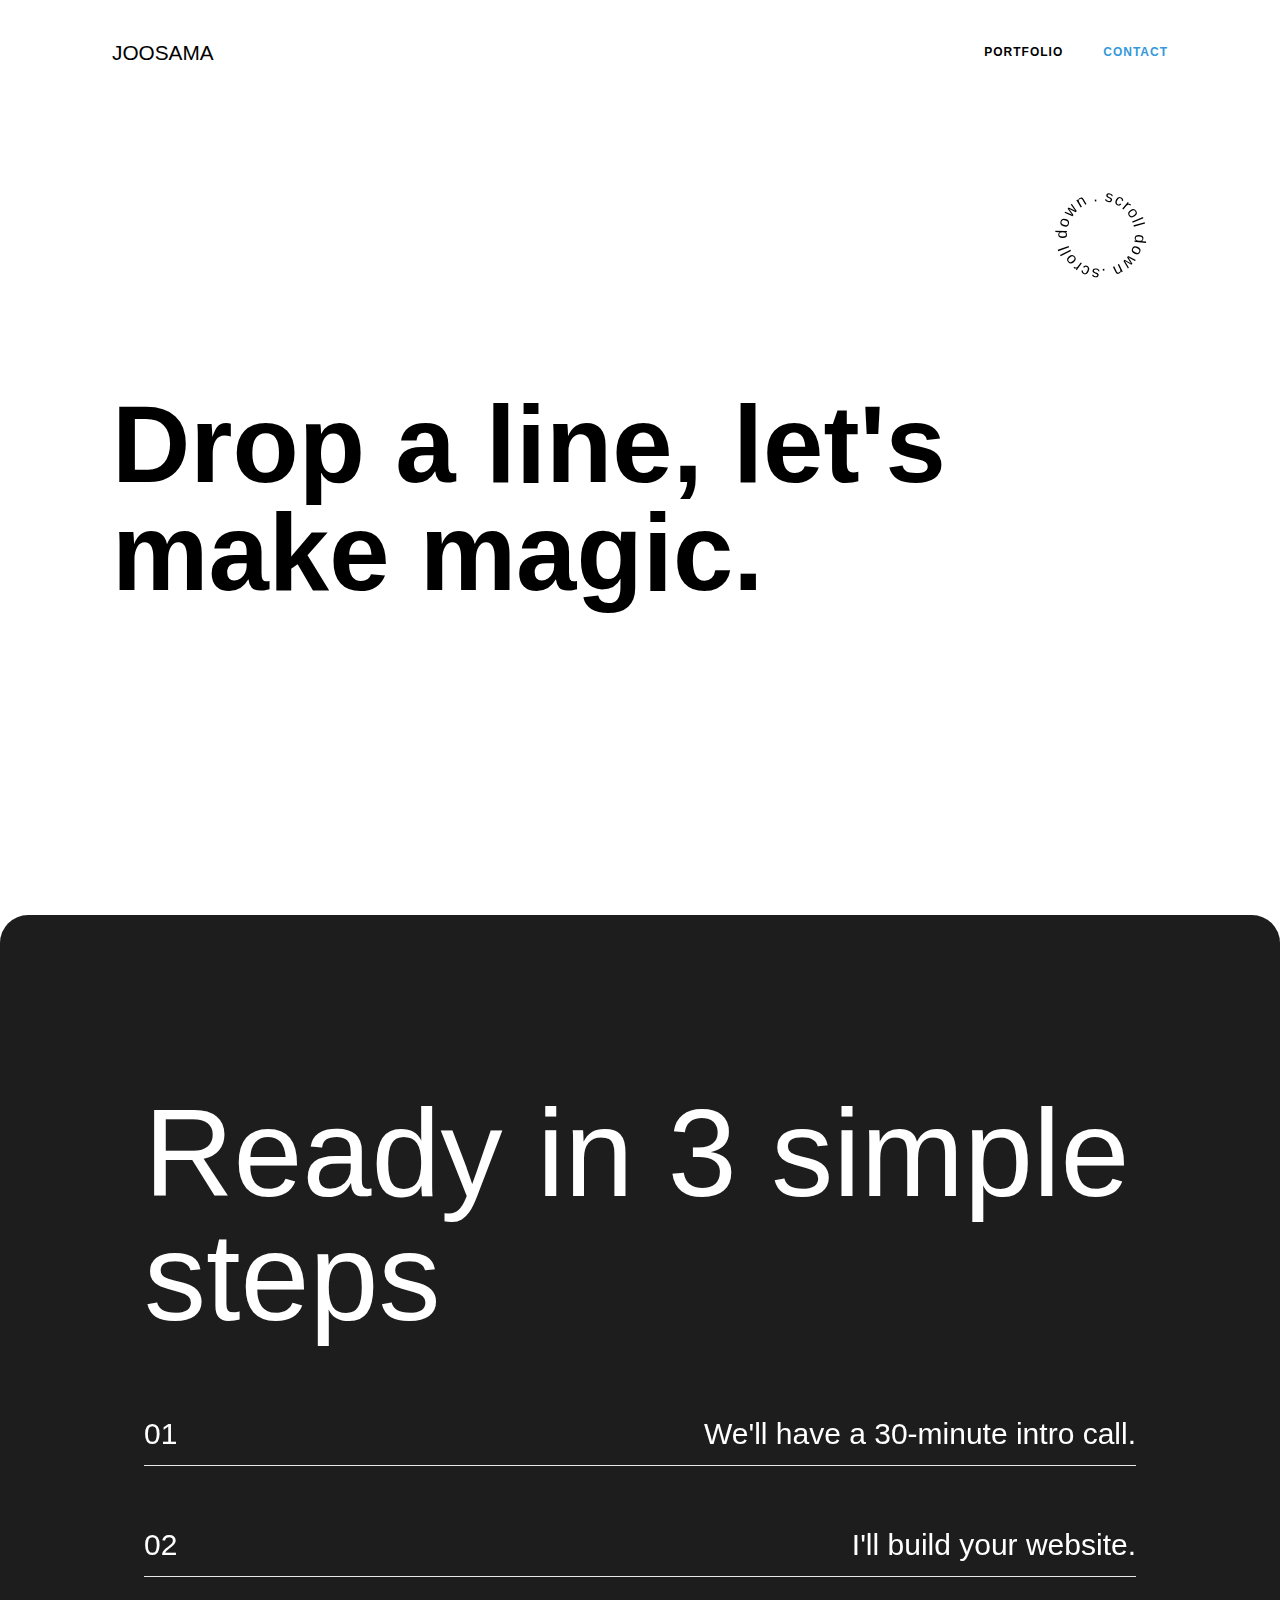
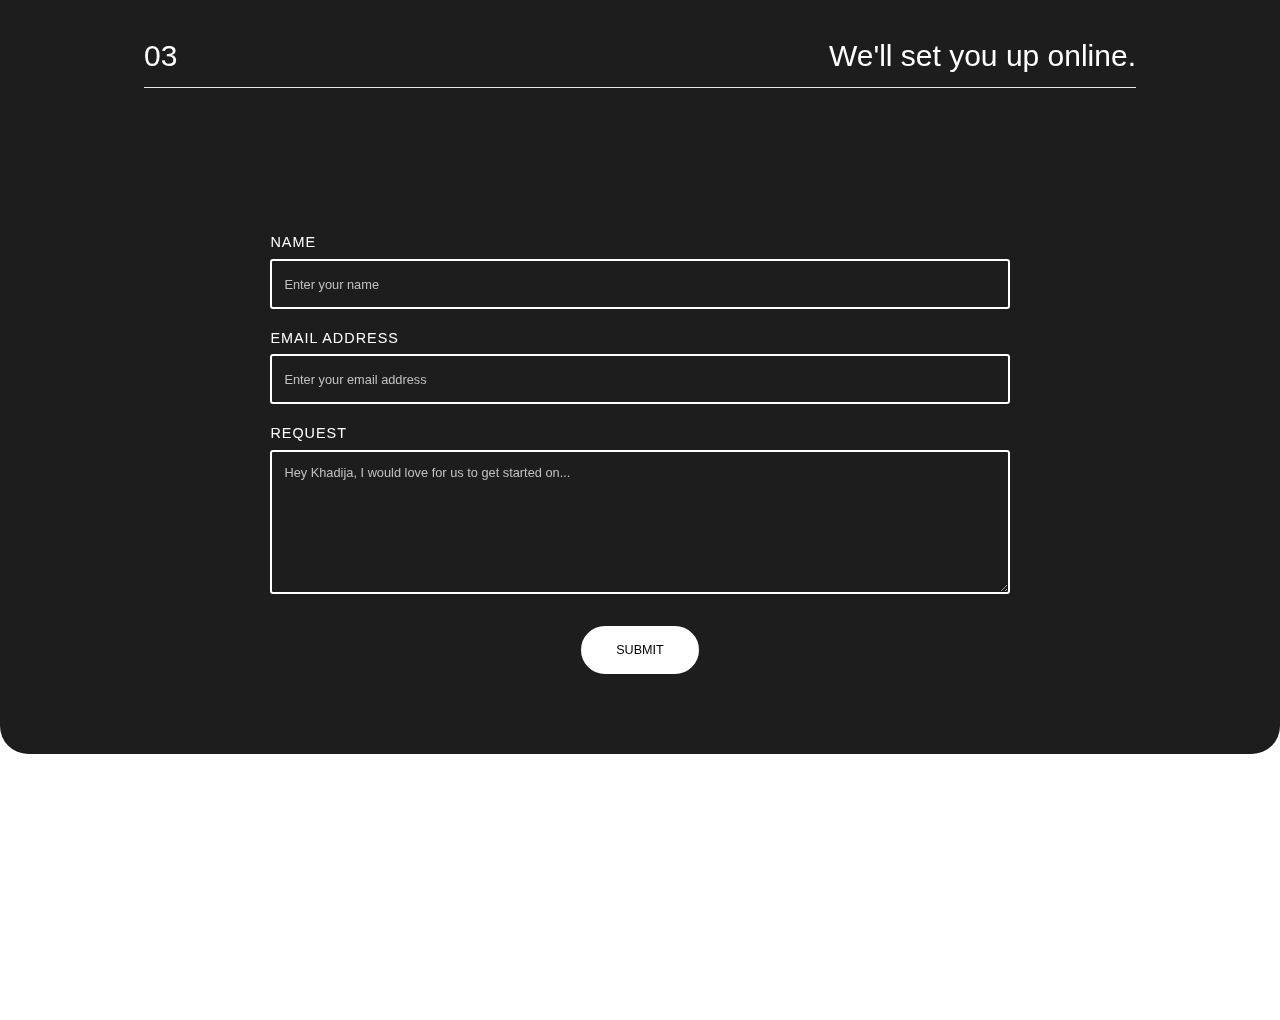
==== contact.html @ 0213df87 "commit" ====
<!DOCTYPE html>
<!-- This site was created in Webflow. https://www.webflow.com --><!-- Last Published: Sun Dec 31 2023 13:28:17 GMT+0000 (Coordinated Universal Time) -->
<html
  data-wf-domain="j00sama.webflow.io"
  data-wf-page="6586a3edf7582adfe59cf0db"
  data-wf-site="654d582cdd1c22473dd34db1"
  lang="en"
>
  <head>
    <meta charset="utf-8" />
    <title>Contact</title>
    <meta content="Contact" property="og:title" />
    <meta content="Contact" property="twitter:title" />
    <meta content="width=device-width, initial-scale=1" name="viewport" />
    <meta
      content="54aRW5POdZZxtPtBgLwU855slWY7CRoc2SJFHjGV4n0"
      name="google-site-verification"
    />
    <meta content="Webflow" name="generator" />
    <link
      href="./contact.css"
      rel="stylesheet"
      type="text/css"
    />
    <script type="text/javascript">
      !(function (o, c) {
        var n = c.documentElement,
          t = " w-mod-";
        (n.className += t + "js"),
          ("ontouchstart" in o ||
            (o.DocumentTouch && c instanceof DocumentTouch)) &&
            (n.className += t + "touch");
      })(window, document);
    </script>
    <link
      href="https://assets-global.website-files.com/654d582cdd1c22473dd34db1/658f20863ace386f1dff0339_Untitled%20(5)%20(1).png"
      rel="shortcut icon"
      type="image/x-icon"
    />
    <link
      href="https://assets-global.website-files.com/654d582cdd1c22473dd34db1/658f20af22d0bb27fead0c6d_Untitled%20(5)%20(2).png"
      rel="apple-touch-icon"
    />
    <script
      async=""
      src="https://www.googletagmanager.com/gtag/js?id=G-X1KFKL5QT1"
    ></script>
    <script type="text/javascript">
      window.dataLayer = window.dataLayer || [];
      function gtag() {
        dataLayer.push(arguments);
      }
      gtag("js", new Date());
      gtag("set", "developer_id.dZGVlNj", true);
      gtag("config", "G-X1KFKL5QT1");
    </script>
    <!-- Google tag (gtag.js) -->
    <script
      async
      src="https://www.googletagmanager.com/gtag/js?id=G-X1KFKL5QT1"
    ></script>
    <script>
      window.dataLayer = window.dataLayer || [];
      function gtag() {
        dataLayer.push(arguments);
      }
      gtag("js", new Date());

      gtag("config", "G-X1KFKL5QT1");
    </script>
  </head>
  <body>
    <div class="page-wrapper">
      <main class="page-main">
        <div
          data-collapse="medium"
          data-animation="over-left"
          data-duration="400"
          data-w-id="4ba96809-4c40-b28c-7485-63211e5143d5"
          data-easing="ease"
          data-easing2="ease"
          role="banner"
          class="nav w-nav"
        >
          <div class="naav-container">
            <a href="/" class="my-logo w-inline-block"><div>JOOSAMA</div></a>
            <nav role="navigation" class="nav-menu w-nav-menu">
              <a href="/" class="nav-link w-nav-link">PORTFOLIO</a
              ><a
                href="./contact.html"
                aria-current="page"
                class="nav-link w-nav-link w--current"
                >CONTACT</a
              >
            </nav>
            <div class="menu-button w-nav-button">
              <div class="div-block">
                <div
                  data-w-id="3eaddf63-f1bd-aa4f-0b25-0449ddb6c5ba"
                  class="top-line"
                ></div>
                <div
                  data-w-id="3d502214-11fb-0bae-371a-b16e196e350a"
                  class="middle-line"
                ></div>
                <div
                  data-w-id="ed096660-50c4-7ac2-e60e-e13a53a6af01"
                  class="bottom-line"
                ></div>
              </div>
            </div>
          </div>
        </div>
        <div class="home-hero_wrapper-2">
          <header class="home-hero_section">
            <div class="container-2">
              <div class="spacer-64-2"></div>
              <h1 class="home-hero_heading text-size-display">
                Drop a line, let&#x27;s make magic.
              </h1>
              <div class="spacer-32-3"></div>
              <div class="spacer-64-2"></div>
              <div
                data-w-id="ca91709b-6e2a-6523-6aa9-32746b195459"
                style="
                  -webkit-transform: translate3d(0, 0, 0) scale3d(1, 1, 1)
                    rotateX(0) rotateY(0) rotateZ(0deg) skew(0, 0);
                  -moz-transform: translate3d(0, 0, 0) scale3d(1, 1, 1)
                    rotateX(0) rotateY(0) rotateZ(0deg) skew(0, 0);
                  -ms-transform: translate3d(0, 0, 0) scale3d(1, 1, 1)
                    rotateX(0) rotateY(0) rotateZ(0deg) skew(0, 0);
                  transform: translate3d(0, 0, 0) scale3d(1, 1, 1) rotateX(0)
                    rotateY(0) rotateZ(0deg) skew(0, 0);
                "
                class="circular-container home"
              >
                <div id="brandingtext" class="brandingtext">
                  scroll down . scroll down .
                </div>
              </div>
            </div>
          </header>
          <div class="spacer-2"></div>
        </div>
        <div class="home-content_wrapper">
          <section class="brass-section-2">
            <div class="container-2">
              <div class="spacer-96"></div>
              <div class="get-started-container-2">
                <div class="process-header">
                  <div>Ready in 3 simple steps</div>
                </div>
                <div class="actual-process-2">
                  <div>01</div>
                  <div class="divider"></div>
                  <div>We&#x27;ll have a 30-minute intro call.</div>
                </div>
                <div class="actual-process-2">
                  <div>02</div>
                  <div class="divider"></div>
                  <div>I&#x27;ll build your website.</div>
                </div>
                <div class="actual-process-2">
                  <div>03</div>
                  <div class="divider"></div>
                  <div>We&#x27;ll set you up online.</div>
                </div>
              </div>
              <div class="form w-form">
                <form
                  id="wf-form-contact-form"
                  name="wf-form-contact-form"
                  data-name="contact form"
                  action="https://hook.us1.make.com/r6bh9ckhuo7vafk7546bakw0jg1kntbp"
                  method="post"
                  class="form-2"
                  data-wf-page-id="6586a3edf7582adfe59cf0db"
                  data-wf-element-id="2751e227-edf7-7f53-346a-3a9c7e4aa55f"
                >
                  <label for="name-3" class="field">Name</label
                  ><input
                    type="text"
                    class="input w-input"
                    maxlength="256"
                    name="name-2"
                    data-name="Name 2"
                    placeholder="Enter your name"
                    id="name-2"
                    required=""
                  /><label for="email-3" class="field">Email Address</label
                  ><input
                    type="email"
                    class="input w-input"
                    maxlength="256"
                    name="email-2"
                    data-name="Email 2"
                    placeholder="Enter your email address"
                    id="email-2"
                    required=""
                  /><label for="field-3" class="field">REQUEST</label
                  ><textarea
                    id="field-2"
                    name="field-2"
                    maxlength="5000"
                    data-name="Field 2"
                    placeholder="Hey Khadija, I would love for us to get started on..."
                    required=""
                    class="input text-area w-input"
                  ></textarea
                  ><input
                    type="submit"
                    value="SUBMIT"
                    data-wait="Please wait..."
                    class="buttonn submit w-button"
                  />
                </form>
                <div class="success w-form-done">
                  <p class="success-message">
                    Thanks for reaching out! Your form has been received and
                    I&#x27;ll be in touch shortly.
                  </p>
                </div>
                <div class="error-message w-form-fail">
                  <p class="paragraph-2">
                    Your form could not be submitted and that&#x27;s on me.
                    Kindly
                    <a
                      href="https://www.linkedin.com/in/khadija-suleiman-514929208?utm_source=share&amp;utm_campaign=share_via&amp;utm_content=profile&amp;utm_medium=android_app"
                      target="_blank"
                      class="form-link"
                      >leave a message on LinkedIn.</a
                    >
                  </p>
                </div>
              </div>
              <div class="spacer-80"></div>
            </div>
          </section>
        </div>
        <div class="footer_wrapper">
          <div class="spacer-2"></div>
          <footer class="footer_component-2">
            <div class="container-3">
              <div class="spacer-96-2"></div>
              <div class="container">
                <div class="footer-bottom-2">
                  <div class="footer-copyright-2">
                    © 2023 JOOSAMA. Powered by the love of pancakes.
                  </div>
                </div>
                <div class="socials-container">
                  <a
                    href="https://www.linkedin.com/in/khadija-suleiman-514929208/"
                    class="social-block w-inline-block"
                  ></a
                  ><a
                    href="https://twitter.com/Joo__sama"
                    target="_blank"
                    class="social-block twitter w-inline-block"
                  ></a
                  ><a
                    href="https://www.instagram.com/erokawaiijoosama/"
                    target="_blank"
                    class="social-block inusta w-inline-block"
                  ></a>
                </div>
              </div>
              <div class="spacer-96-2"></div>
            </div>
          </footer>
        </div>
      </main>
    </div>
    <script
      src="https://d3e54v103j8qbb.cloudfront.net/js/jquery-3.5.1.min.dc5e7f18c8.js?site=654d582cdd1c22473dd34db1"
      type="text/javascript"
      integrity="sha256-9/aliU8dGd2tb6OSsuzixeV4y/faTqgFtohetphbbj0="
      crossorigin="anonymous"
    ></script>
    <script
      src="https://assets-global.website-files.com/654d582cdd1c22473dd34db1/js/webflow.1d12c917d.js"
      type="text/javascript"
    ></script>
    <script src="./contact.js"></script>
    <script>
      new CircleType(document.getElementById("brandingtext"));
    </script>
  </body>
</html>
---- contact.css ----
html {
  -ms-text-size-adjust: 100%;
  -webkit-text-size-adjust: 100%;
  font-family: sans-serif;
}

body {
  margin: 0;
}

article,
aside,
details,
figcaption,
figure,
footer,
header,
hgroup,
main,
menu,
nav,
section,
summary {
  display: block;
}

audio,
canvas,
progress,
video {
  vertical-align: baseline;
  display: inline-block;
}

audio:not([controls]) {
  height: 0;
  display: none;
}

[hidden],
template {
  display: none;
}

a {
  background-color: rgba(0, 0, 0, 0);
}

a:active,
a:hover {
  outline: 0;
}

abbr[title] {
  border-bottom: 1px dotted;
}

b,
strong {
  font-weight: bold;
}

dfn {
  font-style: italic;
}

h1 {
  margin: 0.67em 0;
  font-size: 2em;
}

mark {
  color: #000;
  background: #ff0;
}

small {
  font-size: 80%;
}

sub,
sup {
  vertical-align: baseline;
  font-size: 75%;
  line-height: 0;
  position: relative;
}

sup {
  top: -0.5em;
}

sub {
  bottom: -0.25em;
}

img {
  border: 0;
}

svg:not(:root) {
  overflow: hidden;
}

figure {
  margin: 1em 40px;
}

hr {
  box-sizing: content-box;
  height: 0;
}

pre {
  overflow: auto;
}

code,
kbd,
pre,
samp {
  font-family: monospace;
  font-size: 1em;
}

button,
input,
optgroup,
select,
textarea {
  color: inherit;
  font: inherit;
  margin: 0;
}

button {
  overflow: visible;
}

button,
select {
  text-transform: none;
}

button,
html input[type="button"],
input[type="reset"] {
  -webkit-appearance: button;
  cursor: pointer;
}

button[disabled],
html input[disabled] {
  cursor: default;
}

button::-moz-focus-inner,
input::-moz-focus-inner {
  border: 0;
  padding: 0;
}

input {
  line-height: normal;
}

input[type="checkbox"],
input[type="radio"] {
  box-sizing: border-box;
  padding: 0;
}

input[type="number"]::-webkit-inner-spin-button,
input[type="number"]::-webkit-outer-spin-button {
  height: auto;
}

input[type="search"] {
  -webkit-appearance: none;
}

input[type="search"]::-webkit-search-cancel-button,
input[type="search"]::-webkit-search-decoration {
  -webkit-appearance: none;
}

fieldset {
  border: 1px solid silver;
  margin: 0 2px;
  padding: 0.35em 0.625em 0.75em;
}

legend {
  border: 0;
  padding: 0;
}

textarea {
  overflow: auto;
}

optgroup {
  font-weight: bold;
}

table {
  border-collapse: collapse;
  border-spacing: 0;
}

td,
th {
  padding: 0;
}

@font-face {
  font-family: webflow-icons;
  src: url("[data-uri]")
    format("truetype");
  font-weight: normal;
  font-style: normal;
}

[class^="w-icon-"],
[class*=" w-icon-"] {
  speak: none;
  font-variant: normal;
  text-transform: none;
  -webkit-font-smoothing: antialiased;
  -moz-osx-font-smoothing: grayscale;
  font-style: normal;
  font-weight: normal;
  line-height: 1;
  font-family: webflow-icons !important;
}

.w-icon-slider-right:before {
  content: "î˜€";
}

.w-icon-slider-left:before {
  content: "î˜";
}

.w-icon-nav-menu:before {
  content: "î˜‚";
}

.w-icon-arrow-down:before,
.w-icon-dropdown-toggle:before {
  content: "î˜ƒ";
}

.w-icon-file-upload-remove:before {
  content: "î¤€";
}

.w-icon-file-upload-icon:before {
  content: "î¤ƒ";
}

* {
  box-sizing: border-box;
}

html {
  height: 100%;
}

body {
  min-height: 100%;
  color: #333;
  background-color: #fff;
  margin: 0;
  font-family: Arial, sans-serif;
  font-size: 14px;
  line-height: 20px;
}

img {
  max-width: 100%;
  vertical-align: middle;
  display: inline-block;
}

html.w-mod-touch * {
  background-attachment: scroll !important;
}

.w-block {
  display: block;
}

.w-inline-block {
  max-width: 100%;
  display: inline-block;
}

.w-clearfix:before,
.w-clearfix:after {
  content: " ";
  grid-area: 1 / 1 / 2 / 2;
  display: table;
}

.w-clearfix:after {
  clear: both;
}

.w-hidden {
  display: none;
}

.w-button {
  color: #fff;
  line-height: inherit;
  cursor: pointer;
  background-color: #3898ec;
  border: 0;
  border-radius: 0;
  padding: 9px 15px;
  text-decoration: none;
  display: inline-block;
}

input.w-button {
  -webkit-appearance: button;
}

html[data-w-dynpage] [data-w-cloak] {
  color: rgba(0, 0, 0, 0) !important;
}

.w-code-block {
  margin: unset;
}

/*.w-webflow-badge,
.w-webflow-badge * {
  z-index: auto;
  visibility: visible;
  box-sizing: border-box;
  width: auto;
  height: auto;
  max-height: none;
  max-width: none;
  min-height: 0;
  min-width: 0;
  float: none;
  clear: none;
  box-shadow: none;
  opacity: 1;
  direction: ltr;
  font-family: inherit;
  font-weight: inherit;
  color: inherit;
  font-size: inherit;
  line-height: inherit;
  font-style: inherit;
  font-variant: inherit;
  text-align: inherit;
  letter-spacing: inherit;
  -webkit-text-decoration: inherit;
  text-decoration: inherit;
  text-indent: 0;
  text-transform: inherit;
  text-shadow: none;
  font-smoothing: auto;
  vertical-align: baseline;
  cursor: inherit;
  white-space: inherit;
  word-break: normal;
  word-spacing: normal;
  word-wrap: normal;
  background: none;
  border: 0 rgba(0, 0, 0, 0);
  border-radius: 0;
  margin: 0;
  padding: 0;
  list-style-type: disc;
  transition: none;
  display: block;
  position: static;
  top: auto;
  bottom: auto;
  left: auto;
  right: auto;
  overflow: visible;
  transform: none;
}

.w-webflow-badge {
  white-space: nowrap;
  cursor: pointer;
  box-shadow: 0 0 0 1px rgba(0, 0, 0, 0.1), 0 1px 3px rgba(0, 0, 0, 0.1);
  visibility: visible !important;
  z-index: 2147483647 !important;
  color: #aaadb0 !important;
  opacity: 1 !important;
  width: auto !important;
  height: auto !important;
  background-color: #fff !important;
  border-radius: 3px !important;
  margin: 0 !important;
  padding: 6px !important;
  font-size: 12px !important;
  line-height: 14px !important;
  text-decoration: none !important;
  display: inline-block !important;
  position: fixed !important;
  top: auto !important;
  bottom: 12px !important;
  left: auto !important;
  right: 12px !important;
  overflow: visible !important;
  transform: none !important;
}*/

.w-webflow-badge > img {
  visibility: visible !important;
  opacity: 1 !important;
  vertical-align: middle !important;
  display: none !important;
}

h1,
h2,
h3,
h4,
h5,
h6 {
  margin-bottom: 10px;
  font-weight: bold;
}

h1 {
  margin-top: 20px;
  font-size: 38px;
  line-height: 44px;
}

h2 {
  margin-top: 20px;
  font-size: 32px;
  line-height: 36px;
}

h3 {
  margin-top: 20px;
  font-size: 24px;
  line-height: 30px;
}

h4 {
  margin-top: 10px;
  font-size: 18px;
  line-height: 24px;
}

h5 {
  margin-top: 10px;
  font-size: 14px;
  line-height: 20px;
}

h6 {
  margin-top: 10px;
  font-size: 12px;
  line-height: 18px;
}

p {
  margin-top: 0;
  margin-bottom: 10px;
}

blockquote {
  border-left: 5px solid #e2e2e2;
  margin: 0 0 10px;
  padding: 10px 20px;
  font-size: 18px;
  line-height: 22px;
}

figure {
  margin: 0 0 10px;
}

figcaption {
  text-align: center;
  margin-top: 5px;
}

ul,
ol {
  margin-top: 0;
  margin-bottom: 10px;
  padding-left: 40px;
}

.w-list-unstyled {
  padding-left: 0;
  list-style: none;
}

.w-embed:before,
.w-embed:after {
  content: " ";
  grid-area: 1 / 1 / 2 / 2;
  display: table;
}

.w-embed:after {
  clear: both;
}

.w-video {
  width: 100%;
  padding: 0;
  position: relative;
}

.w-video iframe,
.w-video object,
.w-video embed {
  width: 100%;
  height: 100%;
  border: none;
  position: absolute;
  top: 0;
  left: 0;
}

fieldset {
  border: 0;
  margin: 0;
  padding: 0;
}

button,
[type="button"],
[type="reset"] {
  cursor: pointer;
  -webkit-appearance: button;
  border: 0;
}

.w-form {
  margin: 0 0 15px;
}

.w-form-done {
  text-align: center;
  background-color: #ddd;
  padding: 20px;
  display: none;
}

.w-form-fail {
  background-color: #ffdede;
  margin-top: 10px;
  padding: 10px;
  display: none;
}

label {
  margin-bottom: 5px;
  font-weight: bold;
  display: block;
}

.w-input,
.w-select {
  width: 100%;
  height: 38px;
  color: #333;
  vertical-align: middle;
  background-color: #fff;
  border: 1px solid #ccc;
  margin-bottom: 10px;
  padding: 8px 12px;
  font-size: 14px;
  line-height: 1.42857;
  display: block;
}

.w-input:-moz-placeholder,
.w-select:-moz-placeholder {
  color: #999;
}

.w-input::-moz-placeholder,
.w-select::-moz-placeholder {
  color: #999;
  opacity: 1;
}

.w-input::-webkit-input-placeholder,
.w-select::-webkit-input-placeholder {
  color: #999;
}

.w-input:focus,
.w-select:focus {
  border-color: #3898ec;
  outline: 0;
}

.w-input[disabled],
.w-select[disabled],
.w-input[readonly],
.w-select[readonly],
fieldset[disabled] .w-input,
fieldset[disabled] .w-select {
  cursor: not-allowed;
}

.w-input[disabled]:not(.w-input-disabled),
.w-select[disabled]:not(.w-input-disabled),
.w-input[readonly],
.w-select[readonly],
fieldset[disabled]:not(.w-input-disabled) .w-input,
fieldset[disabled]:not(.w-input-disabled) .w-select {
  background-color: #eee;
}

textarea.w-input,
textarea.w-select {
  height: auto;
}

.w-select {
  background-color: #f3f3f3;
}

.w-select[multiple] {
  height: auto;
}

.w-form-label {
  cursor: pointer;
  margin-bottom: 0;
  font-weight: normal;
  display: inline-block;
}

.w-radio {
  margin-bottom: 5px;
  padding-left: 20px;
  display: block;
}

.w-radio:before,
.w-radio:after {
  content: " ";
  grid-area: 1 / 1 / 2 / 2;
  display: table;
}

.w-radio:after {
  clear: both;
}

.w-radio-input {
  float: left;
  margin: 3px 0 0 -20px;
  line-height: normal;
}

.w-file-upload {
  margin-bottom: 10px;
  display: block;
}

.w-file-upload-input {
  width: 0.1px;
  height: 0.1px;
  opacity: 0;
  z-index: -100;
  position: absolute;
  overflow: hidden;
}

.w-file-upload-default,
.w-file-upload-uploading,
.w-file-upload-success {
  color: #333;
  display: inline-block;
}

.w-file-upload-error {
  margin-top: 10px;
  display: block;
}

.w-file-upload-default.w-hidden,
.w-file-upload-uploading.w-hidden,
.w-file-upload-error.w-hidden,
.w-file-upload-success.w-hidden {
  display: none;
}

.w-file-upload-uploading-btn {
  cursor: pointer;
  background-color: #fafafa;
  border: 1px solid #ccc;
  margin: 0;
  padding: 8px 12px;
  font-size: 14px;
  font-weight: normal;
  display: flex;
}

.w-file-upload-file {
  background-color: #fafafa;
  border: 1px solid #ccc;
  flex-grow: 1;
  justify-content: space-between;
  margin: 0;
  padding: 8px 9px 8px 11px;
  display: flex;
}

.w-file-upload-file-name {
  font-size: 14px;
  font-weight: normal;
  display: block;
}

.w-file-remove-link {
  width: auto;
  height: auto;
  cursor: pointer;
  margin-top: 3px;
  margin-left: 10px;
  padding: 3px;
  display: block;
}

.w-icon-file-upload-remove {
  margin: auto;
  font-size: 10px;
}

.w-file-upload-error-msg {
  color: #ea384c;
  padding: 2px 0;
  display: inline-block;
}

.w-file-upload-info {
  padding: 0 12px;
  line-height: 38px;
  display: inline-block;
}

.w-file-upload-label {
  cursor: pointer;
  background-color: #fafafa;
  border: 1px solid #ccc;
  margin: 0;
  padding: 8px 12px;
  font-size: 14px;
  font-weight: normal;
  display: inline-block;
}

.w-icon-file-upload-icon,
.w-icon-file-upload-uploading {
  width: 20px;
  margin-right: 8px;
  display: inline-block;
}

.w-icon-file-upload-uploading {
  height: 20px;
}

.w-container {
  max-width: 940px;
  margin-left: auto;
  margin-right: auto;
}

.w-container:before,
.w-container:after {
  content: " ";
  grid-area: 1 / 1 / 2 / 2;
  display: table;
}

.w-container:after {
  clear: both;
}

.w-container .w-row {
  margin-left: -10px;
  margin-right: -10px;
}

.w-row:before,
.w-row:after {
  content: " ";
  grid-area: 1 / 1 / 2 / 2;
  display: table;
}

.w-row:after {
  clear: both;
}

.w-row .w-row {
  margin-left: 0;
  margin-right: 0;
}

.w-col {
  float: left;
  width: 100%;
  min-height: 1px;
  padding-left: 10px;
  padding-right: 10px;
  position: relative;
}

.w-col .w-col {
  padding-left: 0;
  padding-right: 0;
}

.w-col-1 {
  width: 8.33333%;
}

.w-col-2 {
  width: 16.6667%;
}

.w-col-3 {
  width: 25%;
}

.w-col-4 {
  width: 33.3333%;
}

.w-col-5 {
  width: 41.6667%;
}

.w-col-6 {
  width: 50%;
}

.w-col-7 {
  width: 58.3333%;
}

.w-col-8 {
  width: 66.6667%;
}

.w-col-9 {
  width: 75%;
}

.w-col-10 {
  width: 83.3333%;
}

.w-col-11 {
  width: 91.6667%;
}

.w-col-12 {
  width: 100%;
}

.w-hidden-main {
  display: none !important;
}

@media screen and (max-width: 991px) {
  .w-container {
    max-width: 728px;
  }

  .w-hidden-main {
    display: inherit !important;
  }

  .w-hidden-medium {
    display: none !important;
  }

  .w-col-medium-1 {
    width: 8.33333%;
  }

  .w-col-medium-2 {
    width: 16.6667%;
  }

  .w-col-medium-3 {
    width: 25%;
  }

  .w-col-medium-4 {
    width: 33.3333%;
  }

  .w-col-medium-5 {
    width: 41.6667%;
  }

  .w-col-medium-6 {
    width: 50%;
  }

  .w-col-medium-7 {
    width: 58.3333%;
  }

  .w-col-medium-8 {
    width: 66.6667%;
  }

  .w-col-medium-9 {
    width: 75%;
  }

  .w-col-medium-10 {
    width: 83.3333%;
  }

  .w-col-medium-11 {
    width: 91.6667%;
  }

  .w-col-medium-12 {
    width: 100%;
  }

  .w-col-stack {
    width: 100%;
    left: auto;
    right: auto;
  }
}

@media screen and (max-width: 767px) {
  .w-hidden-main,
  .w-hidden-medium {
    display: inherit !important;
  }

  .w-hidden-small {
    display: none !important;
  }

  .w-row,
  .w-container .w-row {
    margin-left: 0;
    margin-right: 0;
  }

  .w-col {
    width: 100%;
    left: auto;
    right: auto;
  }

  .w-col-small-1 {
    width: 8.33333%;
  }

  .w-col-small-2 {
    width: 16.6667%;
  }

  .w-col-small-3 {
    width: 25%;
  }

  .w-col-small-4 {
    width: 33.3333%;
  }

  .w-col-small-5 {
    width: 41.6667%;
  }

  .w-col-small-6 {
    width: 50%;
  }

  .w-col-small-7 {
    width: 58.3333%;
  }

  .w-col-small-8 {
    width: 66.6667%;
  }

  .w-col-small-9 {
    width: 75%;
  }

  .w-col-small-10 {
    width: 83.3333%;
  }

  .w-col-small-11 {
    width: 91.6667%;
  }

  .w-col-small-12 {
    width: 100%;
  }
}

@media screen and (max-width: 479px) {
  .w-container {
    max-width: none;
  }

  .w-hidden-main,
  .w-hidden-medium,
  .w-hidden-small {
    display: inherit !important;
  }

  .w-hidden-tiny {
    display: none !important;
  }

  .w-col {
    width: 100%;
  }

  .w-col-tiny-1 {
    width: 8.33333%;
  }

  .w-col-tiny-2 {
    width: 16.6667%;
  }

  .w-col-tiny-3 {
    width: 25%;
  }

  .w-col-tiny-4 {
    width: 33.3333%;
  }

  .w-col-tiny-5 {
    width: 41.6667%;
  }

  .w-col-tiny-6 {
    width: 50%;
  }

  .w-col-tiny-7 {
    width: 58.3333%;
  }

  .w-col-tiny-8 {
    width: 66.6667%;
  }

  .w-col-tiny-9 {
    width: 75%;
  }

  .w-col-tiny-10 {
    width: 83.3333%;
  }

  .w-col-tiny-11 {
    width: 91.6667%;
  }

  .w-col-tiny-12 {
    width: 100%;
  }
}

.w-widget {
  position: relative;
}

.w-widget-map {
  width: 100%;
  height: 400px;
}

.w-widget-map label {
  width: auto;
  display: inline;
}

.w-widget-map img {
  max-width: inherit;
}

.w-widget-map .gm-style-iw {
  text-align: center;
}

.w-widget-map .gm-style-iw > button {
  display: none !important;
}

.w-widget-twitter {
  overflow: hidden;
}

.w-widget-twitter-count-shim {
  vertical-align: top;
  width: 28px;
  height: 20px;
  text-align: center;
  background: #fff;
  border: 1px solid #758696;
  border-radius: 3px;
  display: inline-block;
  position: relative;
}

.w-widget-twitter-count-shim * {
  pointer-events: none;
  -webkit-user-select: none;
  -ms-user-select: none;
  user-select: none;
}

.w-widget-twitter-count-shim .w-widget-twitter-count-inner {
  text-align: center;
  color: #999;
  font-family: serif;
  font-size: 15px;
  line-height: 12px;
  position: relative;
}

.w-widget-twitter-count-shim .w-widget-twitter-count-clear {
  display: block;
  position: relative;
}

.w-widget-twitter-count-shim.w--large {
  width: 36px;
  height: 28px;
}

.w-widget-twitter-count-shim.w--large .w-widget-twitter-count-inner {
  font-size: 18px;
  line-height: 18px;
}

.w-widget-twitter-count-shim:not(.w--vertical) {
  margin-left: 5px;
  margin-right: 8px;
}

.w-widget-twitter-count-shim:not(.w--vertical).w--large {
  margin-left: 6px;
}

.w-widget-twitter-count-shim:not(.w--vertical):before,
.w-widget-twitter-count-shim:not(.w--vertical):after {
  content: " ";
  height: 0;
  width: 0;
  pointer-events: none;
  border: solid rgba(0, 0, 0, 0);
  position: absolute;
  top: 50%;
  left: 0;
}

.w-widget-twitter-count-shim:not(.w--vertical):before {
  border-width: 4px;
  border-color: rgba(117, 134, 150, 0) #5d6c7b rgba(117, 134, 150, 0)
    rgba(117, 134, 150, 0);
  margin-top: -4px;
  margin-left: -9px;
}

.w-widget-twitter-count-shim:not(.w--vertical).w--large:before {
  border-width: 5px;
  margin-top: -5px;
  margin-left: -10px;
}

.w-widget-twitter-count-shim:not(.w--vertical):after {
  border-width: 4px;
  border-color: rgba(255, 255, 255, 0) #fff rgba(255, 255, 255, 0)
    rgba(255, 255, 255, 0);
  margin-top: -4px;
  margin-left: -8px;
}

.w-widget-twitter-count-shim:not(.w--vertical).w--large:after {
  border-width: 5px;
  margin-top: -5px;
  margin-left: -9px;
}

.w-widget-twitter-count-shim.w--vertical {
  width: 61px;
  height: 33px;
  margin-bottom: 8px;
}

.w-widget-twitter-count-shim.w--vertical:before,
.w-widget-twitter-count-shim.w--vertical:after {
  content: " ";
  height: 0;
  width: 0;
  pointer-events: none;
  border: solid rgba(0, 0, 0, 0);
  position: absolute;
  top: 100%;
  left: 50%;
}

.w-widget-twitter-count-shim.w--vertical:before {
  border-width: 5px;
  border-color: #5d6c7b rgba(117, 134, 150, 0) rgba(117, 134, 150, 0);
  margin-left: -5px;
}

.w-widget-twitter-count-shim.w--vertical:after {
  border-width: 4px;
  border-color: #fff rgba(255, 255, 255, 0) rgba(255, 255, 255, 0);
  margin-left: -4px;
}

.w-widget-twitter-count-shim.w--vertical .w-widget-twitter-count-inner {
  font-size: 18px;
  line-height: 22px;
}

.w-widget-twitter-count-shim.w--vertical.w--large {
  width: 76px;
}

.w-background-video {
  height: 500px;
  color: #fff;
  position: relative;
  overflow: hidden;
}

.w-background-video > video {
  width: 100%;
  height: 100%;
  object-fit: cover;
  z-index: -100;
  background-position: 50%;
  background-size: cover;
  margin: auto;
  position: absolute;
  top: -100%;
  bottom: -100%;
  left: -100%;
  right: -100%;
}

.w-background-video > video::-webkit-media-controls-start-playback-button {
  -webkit-appearance: none;
  display: none !important;
}

.w-background-video--control {
  background-color: rgba(0, 0, 0, 0);
  padding: 0;
  position: absolute;
  bottom: 1em;
  right: 1em;
}

.w-background-video--control > [hidden] {
  display: none !important;
}

.w-slider {
  height: 300px;
  text-align: center;
  clear: both;
  -webkit-tap-highlight-color: rgba(0, 0, 0, 0);
  tap-highlight-color: rgba(0, 0, 0, 0);
  background: #ddd;
  position: relative;
}

.w-slider-mask {
  z-index: 1;
  height: 100%;
  white-space: nowrap;
  display: block;
  position: relative;
  left: 0;
  right: 0;
  overflow: hidden;
}

.w-slide {
  vertical-align: top;
  width: 100%;
  height: 100%;
  white-space: normal;
  text-align: left;
  display: inline-block;
  position: relative;
}

.w-slider-nav {
  z-index: 2;
  height: 40px;
  text-align: center;
  -webkit-tap-highlight-color: rgba(0, 0, 0, 0);
  tap-highlight-color: rgba(0, 0, 0, 0);
  margin: auto;
  padding-top: 10px;
  position: absolute;
  top: auto;
  bottom: 0;
  left: 0;
  right: 0;
}

.w-slider-nav.w-round > div {
  border-radius: 100%;
}

.w-slider-nav.w-num > div {
  width: auto;
  height: auto;
  font-size: inherit;
  line-height: inherit;
  padding: 0.2em 0.5em;
}

.w-slider-nav.w-shadow > div {
  box-shadow: 0 0 3px rgba(51, 51, 51, 0.4);
}

.w-slider-nav-invert {
  color: #fff;
}

.w-slider-nav-invert > div {
  background-color: rgba(34, 34, 34, 0.4);
}

.w-slider-nav-invert > div.w-active {
  background-color: #222;
}

.w-slider-dot {
  width: 1em;
  height: 1em;
  cursor: pointer;
  background-color: rgba(255, 255, 255, 0.4);
  margin: 0 3px 0.5em;
  transition: background-color 0.1s, color 0.1s;
  display: inline-block;
  position: relative;
}

.w-slider-dot.w-active {
  background-color: #fff;
}

.w-slider-dot:focus {
  outline: none;
  box-shadow: 0 0 0 2px #fff;
}

.w-slider-dot:focus.w-active {
  box-shadow: none;
}

.w-slider-arrow-left,
.w-slider-arrow-right {
  width: 80px;
  cursor: pointer;
  color: #fff;
  -webkit-tap-highlight-color: rgba(0, 0, 0, 0);
  tap-highlight-color: rgba(0, 0, 0, 0);
  -webkit-user-select: none;
  -ms-user-select: none;
  user-select: none;
  margin: auto;
  font-size: 40px;
  position: absolute;
  top: 0;
  bottom: 0;
  left: 0;
  right: 0;
  overflow: hidden;
}

.w-slider-arrow-left [class^="w-icon-"],
.w-slider-arrow-right [class^="w-icon-"],
.w-slider-arrow-left [class*=" w-icon-"],
.w-slider-arrow-right [class*=" w-icon-"] {
  position: absolute;
}

.w-slider-arrow-left:focus,
.w-slider-arrow-right:focus {
  outline: 0;
}

.w-slider-arrow-left {
  z-index: 3;
  right: auto;
}

.w-slider-arrow-right {
  z-index: 4;
  left: auto;
}

.w-icon-slider-left,
.w-icon-slider-right {
  width: 1em;
  height: 1em;
  margin: auto;
  top: 0;
  bottom: 0;
  left: 0;
  right: 0;
}

.w-slider-aria-label {
  clip: rect(0 0 0 0);
  height: 1px;
  width: 1px;
  border: 0;
  margin: -1px;
  padding: 0;
  position: absolute;
  overflow: hidden;
}

.w-slider-force-show {
  display: block !important;
}

.w-dropdown {
  text-align: left;
  z-index: 900;
  margin-left: auto;
  margin-right: auto;
  display: inline-block;
  position: relative;
}

.w-dropdown-btn,
.w-dropdown-toggle,
.w-dropdown-link {
  vertical-align: top;
  color: #222;
  text-align: left;
  white-space: nowrap;
  margin-left: auto;
  margin-right: auto;
  padding: 20px;
  text-decoration: none;
  position: relative;
}

.w-dropdown-toggle {
  -webkit-user-select: none;
  -ms-user-select: none;
  user-select: none;
  cursor: pointer;
  padding-right: 40px;
  display: inline-block;
}

.w-dropdown-toggle:focus {
  outline: 0;
}

.w-icon-dropdown-toggle {
  width: 1em;
  height: 1em;
  margin: auto 20px auto auto;
  position: absolute;
  top: 0;
  bottom: 0;
  right: 0;
}

.w-dropdown-list {
  min-width: 100%;
  background: #ddd;
  display: none;
  position: absolute;
}

.w-dropdown-list.w--open {
  display: block;
}

.w-dropdown-link {
  color: #222;
  padding: 10px 20px;
  display: block;
}

.w-dropdown-link.w--current {
  color: #0082f3;
}

.w-dropdown-link:focus {
  outline: 0;
}

@media screen and (max-width: 767px) {
  .w-nav-brand {
    padding-left: 10px;
  }
}

.w-lightbox-backdrop {
  cursor: auto;
  letter-spacing: normal;
  text-indent: 0;
  text-shadow: none;
  text-transform: none;
  visibility: visible;
  white-space: normal;
  word-break: normal;
  word-spacing: normal;
  word-wrap: normal;
  color: #fff;
  text-align: center;
  z-index: 2000;
  opacity: 0;
  -webkit-user-select: none;
  -moz-user-select: none;
  -webkit-tap-highlight-color: transparent;
  background: rgba(0, 0, 0, 0.9);
  outline: 0;
  font-family: Helvetica Neue, Helvetica, Ubuntu, Segoe UI, Verdana, sans-serif;
  font-size: 17px;
  font-style: normal;
  font-weight: 300;
  line-height: 1.2;
  list-style: disc;
  position: fixed;
  top: 0;
  bottom: 0;
  left: 0;
  right: 0;
  -webkit-transform: translate(0);
}

.w-lightbox-backdrop,
.w-lightbox-container {
  height: 100%;
  -webkit-overflow-scrolling: touch;
  overflow: auto;
}

.w-lightbox-content {
  height: 100vh;
  position: relative;
  overflow: hidden;
}

.w-lightbox-view {
  width: 100vw;
  height: 100vh;
  opacity: 0;
  position: absolute;
}

.w-lightbox-view:before {
  content: "";
  height: 100vh;
}

.w-lightbox-group,
.w-lightbox-group .w-lightbox-view,
.w-lightbox-group .w-lightbox-view:before {
  height: 86vh;
}

.w-lightbox-frame,
.w-lightbox-view:before {
  vertical-align: middle;
  display: inline-block;
}

.w-lightbox-figure {
  margin: 0;
  position: relative;
}

.w-lightbox-group .w-lightbox-figure {
  cursor: pointer;
}

.w-lightbox-img {
  width: auto;
  height: auto;
  max-width: none;
}

.w-lightbox-image {
  float: none;
  max-width: 100vw;
  max-height: 100vh;
  display: block;
}

.w-lightbox-group .w-lightbox-image {
  max-height: 86vh;
}

.w-lightbox-caption {
  text-align: left;
  text-overflow: ellipsis;
  white-space: nowrap;
  background: rgba(0, 0, 0, 0.4);
  padding: 0.5em 1em;
  position: absolute;
  bottom: 0;
  left: 0;
  right: 0;
  overflow: hidden;
}

.w-lightbox-embed {
  width: 100%;
  height: 100%;
  position: absolute;
  top: 0;
  bottom: 0;
  left: 0;
  right: 0;
}

.w-lightbox-control {
  width: 4em;
  cursor: pointer;
  background-position: center;
  background-repeat: no-repeat;
  background-size: 24px;
  transition: all 0.3s;
  position: absolute;
  top: 0;
}

.w-lightbox-left {
  background-image: url("[data-uri]");
  display: none;
  bottom: 0;
  left: 0;
}

.w-lightbox-right {
  background-image: url("[data-uri]");
  display: none;
  bottom: 0;
  right: 0;
}

.w-lightbox-close {
  height: 2.6em;
  background-image: url("[data-uri]");
  background-size: 18px;
  right: 0;
}

.w-lightbox-strip {
  white-space: nowrap;
  padding: 0 1vh;
  line-height: 0;
  position: absolute;
  bottom: 0;
  left: 0;
  right: 0;
  overflow-x: auto;
  overflow-y: hidden;
}

.w-lightbox-item {
  width: 10vh;
  box-sizing: content-box;
  cursor: pointer;
  padding: 2vh 1vh;
  display: inline-block;
  -webkit-transform: translate3d(0, 0, 0);
}

.w-lightbox-active {
  opacity: 0.3;
}

.w-lightbox-thumbnail {
  height: 10vh;
  background: #222;
  position: relative;
  overflow: hidden;
}

.w-lightbox-thumbnail-image {
  position: absolute;
  top: 0;
  left: 0;
}

.w-lightbox-thumbnail .w-lightbox-tall {
  width: 100%;
  top: 50%;
  transform: translate(0, -50%);
}

.w-lightbox-thumbnail .w-lightbox-wide {
  height: 100%;
  left: 50%;
  transform: translate(-50%);
}

.w-lightbox-spinner {
  box-sizing: border-box;
  width: 40px;
  height: 40px;
  border: 5px solid rgba(0, 0, 0, 0.4);
  border-radius: 50%;
  margin-top: -20px;
  margin-left: -20px;
  animation: 0.8s linear infinite spin;
  position: absolute;
  top: 50%;
  left: 50%;
}

.w-lightbox-spinner:after {
  content: "";
  border: 3px solid rgba(0, 0, 0, 0);
  border-bottom-color: #fff;
  border-radius: 50%;
  position: absolute;
  top: -4px;
  bottom: -4px;
  left: -4px;
  right: -4px;
}

.w-lightbox-hide {
  display: none;
}

.w-lightbox-noscroll {
  overflow: hidden;
}

@media (min-width: 768px) {
  .w-lightbox-content {
    height: 96vh;
    margin-top: 2vh;
  }

  .w-lightbox-view,
  .w-lightbox-view:before {
    height: 96vh;
  }

  .w-lightbox-group,
  .w-lightbox-group .w-lightbox-view,
  .w-lightbox-group .w-lightbox-view:before {
    height: 84vh;
  }

  .w-lightbox-image {
    max-width: 96vw;
    max-height: 96vh;
  }

  .w-lightbox-group .w-lightbox-image {
    max-width: 82.3vw;
    max-height: 84vh;
  }

  .w-lightbox-left,
  .w-lightbox-right {
    opacity: 0.5;
    display: block;
  }

  .w-lightbox-close {
    opacity: 0.8;
  }

  .w-lightbox-control:hover {
    opacity: 1;
  }
}

.w-lightbox-inactive,
.w-lightbox-inactive:hover {
  opacity: 0;
}

.w-richtext:before,
.w-richtext:after {
  content: " ";
  grid-area: 1 / 1 / 2 / 2;
  display: table;
}

.w-richtext:after {
  clear: both;
}

.w-richtext[contenteditable="true"]:before,
.w-richtext[contenteditable="true"]:after {
  white-space: initial;
}

.w-richtext ol,
.w-richtext ul {
  overflow: hidden;
}

.w-richtext .w-richtext-figure-selected.w-richtext-figure-type-video div:after,
.w-richtext .w-richtext-figure-selected[data-rt-type="video"] div:after,
.w-richtext .w-richtext-figure-selected.w-richtext-figure-type-image div,
.w-richtext .w-richtext-figure-selected[data-rt-type="image"] div {
  outline: 2px solid #2895f7;
}

.w-richtext figure.w-richtext-figure-type-video > div:after,
.w-richtext figure[data-rt-type="video"] > div:after {
  content: "";
  display: none;
  position: absolute;
  top: 0;
  bottom: 0;
  left: 0;
  right: 0;
}

.w-richtext figure {
  max-width: 60%;
  position: relative;
}

.w-richtext figure > div:before {
  cursor: default !important;
}

.w-richtext figure img {
  width: 100%;
}

.w-richtext figure figcaption.w-richtext-figcaption-placeholder {
  opacity: 0.6;
}

.w-richtext figure div {
  color: rgba(0, 0, 0, 0);
  font-size: 0;
}

.w-richtext figure.w-richtext-figure-type-image,
.w-richtext figure[data-rt-type="image"] {
  display: table;
}

.w-richtext figure.w-richtext-figure-type-image > div,
.w-richtext figure[data-rt-type="image"] > div {
  display: inline-block;
}

.w-richtext figure.w-richtext-figure-type-image > figcaption,
.w-richtext figure[data-rt-type="image"] > figcaption {
  caption-side: bottom;
  display: table-caption;
}

.w-richtext figure.w-richtext-figure-type-video,
.w-richtext figure[data-rt-type="video"] {
  width: 60%;
  height: 0;
}

.w-richtext figure.w-richtext-figure-type-video iframe,
.w-richtext figure[data-rt-type="video"] iframe {
  width: 100%;
  height: 100%;
  position: absolute;
  top: 0;
  left: 0;
}

.w-richtext figure.w-richtext-figure-type-video > div,
.w-richtext figure[data-rt-type="video"] > div {
  width: 100%;
}

.w-richtext figure.w-richtext-align-center {
  clear: both;
  margin-left: auto;
  margin-right: auto;
}

.w-richtext figure.w-richtext-align-center.w-richtext-figure-type-image > div,
.w-richtext figure.w-richtext-align-center[data-rt-type="image"] > div {
  max-width: 100%;
}

.w-richtext figure.w-richtext-align-normal {
  clear: both;
}

.w-richtext figure.w-richtext-align-fullwidth {
  width: 100%;
  max-width: 100%;
  text-align: center;
  clear: both;
  margin-left: auto;
  margin-right: auto;
  display: block;
}

.w-richtext figure.w-richtext-align-fullwidth > div {
  padding-bottom: inherit;
  display: inline-block;
}

.w-richtext figure.w-richtext-align-fullwidth > figcaption {
  display: block;
}

.w-richtext figure.w-richtext-align-floatleft {
  float: left;
  clear: none;
  margin-right: 15px;
}

.w-richtext figure.w-richtext-align-floatright {
  float: right;
  clear: none;
  margin-left: 15px;
}

.w-nav {
  z-index: 1000;
  background: #ddd;
  position: relative;
}

.w-nav:before,
.w-nav:after {
  content: " ";
  grid-area: 1 / 1 / 2 / 2;
  display: table;
}

.w-nav:after {
  clear: both;
}

.w-nav-brand {
  float: left;
  color: #333;
  text-decoration: none;
  position: relative;
}

.w-nav-link {
  vertical-align: top;
  color: #222;
  text-align: left;
  margin-left: auto;
  margin-right: auto;
  padding: 20px;
  text-decoration: none;
  display: inline-block;
  position: relative;
}

.w-nav-link.w--current {
  color: #0082f3;
}

.w-nav-menu {
  float: right;
  position: relative;
}

[data-nav-menu-open] {
  text-align: center;
  min-width: 200px;
  background: #c8c8c8;
  position: absolute;
  top: 100%;
  left: 0;
  right: 0;
  overflow: visible;
  display: block !important;
}

.w--nav-link-open {
  display: block;
  position: relative;
}

.w-nav-overlay {
  width: 100%;
  display: none;
  position: absolute;
  top: 100%;
  left: 0;
  right: 0;
  overflow: hidden;
}

.w-nav-overlay [data-nav-menu-open] {
  top: 0;
}

.w-nav[data-animation="over-left"] .w-nav-overlay {
  width: auto;
}

.w-nav[data-animation="over-left"] .w-nav-overlay,
.w-nav[data-animation="over-left"] [data-nav-menu-open] {
  z-index: 1;
  top: 0;
  right: auto;
}

.w-nav[data-animation="over-right"] .w-nav-overlay {
  width: auto;
}

.w-nav[data-animation="over-right"] .w-nav-overlay,
.w-nav[data-animation="over-right"] [data-nav-menu-open] {
  z-index: 1;
  top: 0;
  left: auto;
}

.w-nav-button {
  float: right;
  cursor: pointer;
  -webkit-tap-highlight-color: rgba(0, 0, 0, 0);
  tap-highlight-color: rgba(0, 0, 0, 0);
  -webkit-user-select: none;
  -ms-user-select: none;
  user-select: none;
  padding: 18px;
  font-size: 24px;
  display: none;
  position: relative;
}

.w-nav-button:focus {
  outline: 0;
}

.w-nav-button.w--open {
  color: #fff;
  background-color: #c8c8c8;
}

.w-nav[data-collapse="all"] .w-nav-menu {
  display: none;
}

.w-nav[data-collapse="all"] .w-nav-button,
.w--nav-dropdown-open,
.w--nav-dropdown-toggle-open {
  display: block;
}

.w--nav-dropdown-list-open {
  position: static;
}

@media screen and (max-width: 991px) {
  .w-nav[data-collapse="medium"] .w-nav-menu {
    display: none;
  }

  .w-nav[data-collapse="medium"] .w-nav-button {
    display: block;
  }
}

@media screen and (max-width: 767px) {
  .w-nav[data-collapse="small"] .w-nav-menu {
    display: none;
  }

  .w-nav[data-collapse="small"] .w-nav-button {
    display: block;
  }

  .w-nav-brand {
    padding-left: 10px;
  }
}

@media screen and (max-width: 479px) {
  .w-nav[data-collapse="tiny"] .w-nav-menu {
    display: none;
  }

  .w-nav[data-collapse="tiny"] .w-nav-button {
    display: block;
  }
}

.w-tabs {
  position: relative;
}

.w-tabs:before,
.w-tabs:after {
  content: " ";
  grid-area: 1 / 1 / 2 / 2;
  display: table;
}

.w-tabs:after {
  clear: both;
}

.w-tab-menu {
  position: relative;
}

.w-tab-link {
  vertical-align: top;
  text-align: left;
  cursor: pointer;
  color: #222;
  background-color: #ddd;
  padding: 9px 30px;
  text-decoration: none;
  display: inline-block;
  position: relative;
}

.w-tab-link.w--current {
  background-color: #c8c8c8;
}

.w-tab-link:focus {
  outline: 0;
}

.w-tab-content {
  display: block;
  position: relative;
  overflow: hidden;
}

.w-tab-pane {
  display: none;
  position: relative;
}

.w--tab-active {
  display: block;
}

@media screen and (max-width: 479px) {
  .w-tab-link {
    display: block;
  }
}

.w-ix-emptyfix:after {
  content: "";
}

@keyframes spin {
  0% {
    transform: rotate(0);
  }

  100% {
    transform: rotate(360deg);
  }
}

.w-dyn-empty {
  background-color: #ddd;
  padding: 10px;
}

.w-dyn-hide,
.w-dyn-bind-empty,
.w-condition-invisible {
  display: none !important;
}

.wf-layout-layout {
  display: grid;
}

:root {
  --green: #0bce5a;
}

body {
  color: #000;
  background-color: #fff;
  font-family: Gilroy, sans-serif;
  font-size: 14px;
  line-height: 20px;
}

a {
  color: orange;
  text-decoration: none;
}

.utility-page-wrap {
  width: 100vw;
  height: 100vh;
  max-height: 100%;
  max-width: 100%;
  justify-content: center;
  align-items: center;
  display: flex;
}

.utility-page-content {
  width: 260px;
  text-align: center;
  flex-direction: column;
  display: flex;
}

.utility-page-form {
  flex-direction: column;
  align-items: stretch;
  display: flex;
}

.nav-link {
  color: #000;
  letter-spacing: 1px;
  text-transform: uppercase;
  padding-left: 2.5rem;
  padding-right: 0;
  font-family: Gilroy, sans-serif;
  font-size: 0.75rem;
  font-weight: 600;
  line-height: 17px;
  transition: color 0.2s;
}

.nav-link:hover {
  color: #999;
  text-decoration: none;
}

.nav-link.w--current {
  color: #3498db;
  padding-right: 0;
  font-size: 0.75rem;
}

.literally-everything {
  width: 100%;
  height: 100%;
  display: block;
  overflow: visible;
}

.nav {
  background-color: rgba(0, 0, 0, 0);
  padding-top: 0;
  padding-bottom: 0;
  position: static;
  top: 0%;
  bottom: auto;
  left: 0%;
  right: 0%;
}

.naav-container {
  max-width: 70rem;
  flex-direction: row;
  justify-content: space-between;
  align-items: center;
  margin-left: auto;
  margin-right: auto;
  padding: 1.5rem 2rem;
  display: flex;
}

.input {
  min-height: 50px;
  color: #fff;
  background-color: #1d1d1d;
  border: 2px solid #fff;
  border-radius: 3px;
  margin-bottom: 19px;
  padding-top: 12px;
  padding-bottom: 12px;
  font-family: Gilroy, sans-serif;
  font-size: 0.9rem;
  font-weight: 500;
}

.input:focus {
  color: #fff;
  background-color: #1d1d1d;
  border-color: #000;
}

.input::-ms-input-placeholder {
  color: silver;
  font-size: 0.8rem;
  font-weight: 200;
}

.input::placeholder {
  color: silver;
  font-size: 0.8rem;
  font-weight: 200;
}

.input.text-area {
  min-height: 9rem;
  -webkit-text-stroke-color: #000;
  margin-bottom: 2rem;
}

.form {
  width: 70%;
  color: #fff;
  margin-bottom: 0;
  margin-left: auto;
  margin-right: auto;
  display: block;
}

.form-link {
  color: #003558;
}

.paragraph-2 {
  color: #000;
  font-family: Plusjakartasans, sans-serif;
  font-weight: 500;
}

.field {
  color: #fff;
  letter-spacing: 1px;
  text-transform: uppercase;
  font-family: Gilroy, sans-serif;
  font-size: 0.9rem;
  font-weight: 500;
  line-height: 1.5;
}

.success {
  background-color: #3498db;
  border-radius: 3px;
}

.contact-section {
  height: 100vh;
  flex-direction: column;
  align-items: center;
  padding: 0;
  display: block;
}

.contact-container {
  z-index: 99;
  width: 100%;
  height: 100%;
  max-width: 60rem;
  grid-row-gap: 2rem;
  flex-direction: column;
  justify-content: center;
  align-items: center;
  margin-left: auto;
  margin-right: auto;
  padding: 0 2rem;
  display: flex;
  position: static;
}

.error-message {
  color: #fff;
  background-color: #fda1a1;
}

.success-message {
  margin-top: 10px;
  margin-bottom: 10px;
  font-size: 17px;
}

.success-yay {
  width: 80%;
  text-align: center;
  background-color: #fff;
  border: 1px solid #000;
  border-radius: 3px;
  padding: 2rem;
  font-size: 1rem;
  font-style: normal;
  font-weight: 500;
}

.divider {
  height: 1px;
  background-color: #fff;
  margin-top: 1rem;
  display: none;
}

.work-title {
  color: #fff;
  text-align: center;
  font-size: 5rem;
  font-weight: 500;
  line-height: 1;
  text-decoration: none;
  position: relative;
}

.underline {
  height: 2px;
  background-color: #fff;
}

.underline.dark {
  background-color: #000;
}

.work-link {
  color: #fff;
}

.work-link.black {
  color: #000;
}

.superscript-2 {
  font-size: 1.25rem;
  position: absolute;
  top: 0%;
  bottom: auto;
  left: auto;
  right: 0%;
}

.services-header,
.process-header {
  color: #fff;
  margin-bottom: 5rem;
  font-size: 7.75rem;
  font-weight: 400;
  line-height: 1;
}

.contact-button-wrapper {
  justify-content: center;
  display: flex;
}

.container {
  width: 100%;
  max-width: 70rem;
  grid-row-gap: 1rem;
  flex-direction: column;
  justify-content: center;
  align-items: center;
  margin-left: auto;
  margin-right: auto;
  display: flex;
}

.footer-wrapper-two {
  justify-content: space-between;
  align-items: flex-start;
  display: flex;
}

.footer-brand {
  color: #000;
  font-size: 1rem;
  font-weight: 600;
}

.footer-divider-two {
  width: 100%;
  height: 1px;
  background-color: #e4ebf3;
  margin-top: 0.5rem;
  margin-bottom: 1rem;
}

.inner-container {
  align-items: center;
  display: flex;
}

.spacer-80 {
  padding-bottom: 5rem;
}

.buttonn {
  min-width: 0;
  color: #000;
  text-align: center;
  background-color: #fff;
  border: 2px solid #fff;
  border-radius: 30px;
  padding: 1rem 2.1rem;
  font-size: 0.9em;
  line-height: 1;
  display: block;
}

.buttonn:hover {
  color: #fff;
  background-color: rgba(0, 0, 0, 0);
}

.buttonn.submit {
  margin-left: auto;
  margin-right: auto;
}

.buttonn.home {
  color: #fff;
  background-color: #000;
  border-style: solid;
  padding: 1rem 2.1rem;
  font-size: 1em;
  font-weight: 500;
}

.buttonn.home:hover {
  color: #000;
  background-color: #fff;
  border-style: solid;
  border-color: #000;
}

.services-section-2 {
  z-index: 2;
  width: 100%;
  flex-direction: column;
  justify-content: center;
  align-items: center;
  display: flex;
  position: relative;
}

.spacer-96 {
  padding-bottom: 6rem;
}

.home-hero_heading {
  max-width: 5em;
  margin-left: auto;
  margin-right: auto;
}

.home-hero_heading.text-size-display {
  max-width: none;
  text-align: left;
  max-width: none;
  text-align: left;
  margin-left: auto;
  margin-right: auto;
  padding-right: 0;
  font-family: Gilroy, sans-serif;
  font-size: 7.75em;
  font-weight: 600;
  line-height: 1;
}

.spacer-2 {
  height: 100vh;
}

.home-intro_visual {
  width: 41%;
}

.home-intro_content {
  width: 53%;
  max-width: 38em;
  color: #fff;
}

.page-wrapper {
  width: 100%;
  font-size: 1em;
  position: relative;
  overflow: visible;
}

.my-container {
  max-width: 80rem;
  padding-left: 2rem;
  padding-right: 2rem;
}

.featured-section {
  height: 100vh;
  color: #000;
  text-align: center;
  mix-blend-mode: screen;
  background-color: #fff;
  flex-direction: column;
  justify-content: center;
  align-items: center;
  display: flex;
  position: -webkit-sticky;
  position: sticky;
  top: 0;
}

.heading-3 {
  white-space: nowrap;
  word-break: normal;
  margin: 0 3vw 0 0;
  font-size: 10.1vw;
  line-height: 1;
  display: inline-block;
}

.button-wrapper-2 {
  display: flex;
}

.services-wrapper {
  z-index: 2;
  min-height: 100vh;
  background-color: #1d1d1d;
  border-radius: 2em;
  flex-direction: column;
  justify-content: center;
  align-items: center;
  padding-bottom: 3rem;
  display: flex;
  position: relative;
}

.brass-section-2 {
  z-index: 2;
  flex-direction: column;
  justify-content: center;
  align-items: center;
  display: flex;
  position: relative;
}

.container-2 {
  z-index: 2;
  width: 100%;
  max-width: 70rem;
  color: #000;
  margin-left: 0;
  margin-right: 0;
  padding-left: 2rem;
  padding-right: 2rem;
  position: static;
}

.brass-wrapper-2 {
  z-index: 2;
  min-height: 100vh;
  background-color: #1d1d1d;
  border-radius: 2em;
  flex-direction: column;
  justify-content: center;
  align-items: center;
  padding-bottom: 3rem;
  display: flex;
  position: relative;
}

.home-intro_visual-height {
  padding-top: 120%;
  position: relative;
}

.reality-wrapper-2 {
  height: 300vh;
  background-color: #141414;
  margin-top: -100vh;
  margin-bottom: -100vh;
  display: block;
}

.actual-service-2 {
  width: 100%;
  color: #fff;
  text-align: left;
  border-bottom: 1px solid #e8e7ea;
  justify-content: space-between;
  align-items: center;
  margin-bottom: 4rem;
  padding-bottom: 1rem;
  padding-right: 7px;
  font-size: 1.875rem;
  font-weight: 500;
  line-height: 1;
  display: flex;
}

.footer_wrapper {
  margin-top: -100vh;
}

.get-started-container-2 {
  width: 100%;
  height: 100%;
  max-width: 70rem;
  margin-left: 0;
  margin-right: 0;
  padding: 5rem 2rem;
  display: block;
}

.featured-wrapper {
  height: 300vh;
  background-color: #141414;
  margin-top: -100vh;
  margin-bottom: -100vh;
  display: block;
}

.actual-process-2 {
  width: 100%;
  color: #fff;
  text-align: left;
  border-bottom: 1px solid #e8e7ea;
  justify-content: space-between;
  align-items: flex-start;
  margin-bottom: 4rem;
  padding-bottom: 1rem;
  font-size: 1.875rem;
  font-weight: 500;
  line-height: 1;
  display: flex;
}

.vacation-section-2 {
  z-index: 2;
  flex-direction: column;
  justify-content: center;
  align-items: center;
  display: flex;
  position: relative;
}

.spacer-32 {
  padding-bottom: 2rem;
}

.home-intro_image {
  width: 100%;
  height: 100%;
  object-fit: cover;
  border-radius: 0.6em;
  position: absolute;
  top: 0%;
  bottom: 0%;
  left: 0%;
  right: 0%;
}

.home-intro_image.is-top {
  object-position: 50% 0%;
}

.services-container-2 {
  width: 100%;
  height: auto;
  max-width: 70rem;
  margin-left: 0;
  margin-right: 0;
  padding: 10rem 2rem 5rem;
  display: block;
}

.home-hero_section {
  width: 100%;
  min-height: 90vh;
  text-align: center;
  background-color: #fff;
  flex-direction: column;
  justify-content: center;
  align-items: center;
  display: flex;
  position: -webkit-sticky;
  position: sticky;
  top: 0;
}

.spacer-12 {
  padding-bottom: 0.75em;
}

.reality-section-2 {
  height: 100vh;
  color: #000;
  text-align: center;
  mix-blend-mode: screen;
  background-color: #fff;
  flex-direction: column;
  justify-content: center;
  align-items: center;
  display: flex;
  position: -webkit-sticky;
  position: sticky;
  top: 0;
}

.containerr-2 {
  width: 100%;
  margin-bottom: 5rem;
  overflow: hidden;
}

.circular-container {
  font-size: 1rem;
  font-weight: 500;
  position: absolute;
  top: 9%;
  bottom: auto;
  left: auto;
  right: 14%;
}

.circular-container.home {
  top: 10%;
}

.my-logo {
  color: #000;
  font-size: 1.3rem;
  font-weight: 500;
}

.footer-bottom-2 {
  text-align: center;
  justify-content: center;
  align-items: center;
  display: flex;
}

.footer-copyright-2 {
  color: #000;
}

.buttonn-2 {
  min-width: 0;
  color: #000;
  text-align: center;
  background-color: #fff;
  border: 2px solid #fff;
  border-radius: 30px;
  padding: 1em 2.1em;
  font-size: 0.9em;
  line-height: 1;
  display: block;
}

.buttonn-2:hover {
  color: #fff;
  background-color: rgba(0, 0, 0, 0);
}

.text-size-h2-2 {
  letter-spacing: -0.04em;
  margin-bottom: 1rem;
  font-family: Gilroy, sans-serif;
  font-size: 4em;
  font-weight: 300;
  line-height: 0.9;
}

.home-intro_layout-2 {
  grid-row-gap: 2.5em;
  grid-template-rows: auto;
  grid-template-columns: 0.75fr 0.5fr;
  grid-auto-columns: 1fr;
  justify-content: space-between;
  align-items: center;
  margin-left: auto;
  margin-right: auto;
  display: flex;
}

.home-intro_layout-2.is-alt {
  flex-direction: row-reverse;
}

.home-content_wrapper {
  z-index: 2;
  min-height: 100vh;
  background-color: #1d1d1d;
  border-radius: 2em;
  flex-direction: column;
  justify-content: center;
  align-items: stretch;
  display: flex;
  position: relative;
}

.spacer-32-2 {
  padding-bottom: 2em;
}

.home-intro_p-2 {
  max-width: 34em;
}

.spacer-32-3 {
  padding-bottom: 2rem;
}

.spacer-64-2 {
  padding-bottom: 4rem;
}

.home-hero_wrapper-2 {
  flex-direction: column;
  align-items: center;
  margin-bottom: -100vh;
  display: block;
}

.spacer-96-2 {
  padding-bottom: 6rem;
}

.footer_component-2 {
  background-color: #fff;
  justify-content: center;
  align-items: center;
  display: flex;
  position: -webkit-sticky;
  position: sticky;
  bottom: 0;
}

.container-3 {
  z-index: 2;
  width: 100%;
  max-width: 80rem;
  color: #000;
  flex-direction: column;
  align-items: center;
  margin-left: 0;
  margin-right: 0;
  padding-left: 2rem;
  padding-right: 2rem;
  display: flex;
  position: relative;
}

.text-size-h2 {
  letter-spacing: -0.04em;
  font-size: 4em;
  font-weight: 300;
  line-height: 0.9;
}

.spacer-96-3 {
  padding-bottom: 6em;
}

.home-intro_section-copy {
  z-index: 2;
  flex-direction: column;
  justify-content: center;
  align-items: stretch;
  display: flex;
  position: relative;
}

.home-content_wrapper-copy {
  z-index: 2;
  min-height: 100vh;
  background-color: #1d1d1d;
  border-radius: 2em;
  flex-direction: column;
  justify-content: center;
  align-items: stretch;
  display: flex;
  position: relative;
}

.c_button_link {
  min-width: 10em;
  color: #000;
  text-align: center;
  background-color: #fff;
  border: 2px solid #fff;
  padding: 1em 2.1em;
  line-height: 1;
}

.c_button_link:hover {
  color: #fff;
  background-color: rgba(0, 0, 0, 0);
}

.spacer-32-4 {
  padding-bottom: 2em;
}

.spacer-64 {
  padding-bottom: 4em;
}

.home-intro_content-2 {
  width: 53%;
  max-width: 38em;
}

.container-4 {
  z-index: 2;
  width: 100%;
  max-width: 80em;
  margin-left: auto;
  margin-right: auto;
  padding-left: 2em;
  padding-right: 2em;
  position: relative;
}

.ikonik-8fmpe {
  height: 1.5rem;
  font-size: 1rem;
  font-weight: 500;
}

.services-logo {
  width: 18px;
  height: 18px;
  background-image: url("https://assets-global.website-files.com/654d582cdd1c22473dd34db1/659082eca36ba85be908c8da_up-right-arrow.png");
  background-position: 50%;
  background-repeat: no-repeat;
  background-size: cover;
}

.services-logo.test {
  background-image: url("https://assets-global.website-files.com/654d582cdd1c22473dd34db1/65907e6e0c1bc03529df1904_handshake%20(1).png");
}

.socials-logo {
  width: 28px;
  height: 28px;
  background-image: url("https://assets-global.website-files.com/654d582cdd1c22473dd34db1/659081ac007bdd67e3a30f16_like.png");
  background-position: 50%;
  background-repeat: no-repeat;
  background-size: cover;
}

.socials-logo.test {
  background-image: url("https://assets-global.website-files.com/654d582cdd1c22473dd34db1/65907e6e0c1bc03529df1904_handshake%20(1).png");
}

.socials-logo.twitter {
  width: 22px;
  height: 22px;
  background-image: url("https://assets-global.website-files.com/654d582cdd1c22473dd34db1/6590803aff862aa0bc9e1ac5_twitter%20(1).png");
}

.socials-logo.inusta {
  background-image: url("https://assets-global.website-files.com/654d582cdd1c22473dd34db1/6590808fb95454982030673b_instagram.png");
}

.social-block {
  width: 36px;
  height: 36px;
  background-image: url("https://assets-global.website-files.com/654d582cdd1c22473dd34db1/65908d3c015470c887ca8bb0_linkedin%20(4).png");
  background-position: 50%;
  background-repeat: no-repeat;
  background-size: cover;
  margin-right: 5px;
}

.social-block.twitter {
  width: 36px;
  height: 36px;
  background-image: url("https://assets-global.website-files.com/654d582cdd1c22473dd34db1/65908c854b3e0306b4924d7d_twitter%20(3).png");
}

.social-block.inusta {
  width: 38px;
  height: 38px;
  background-image: url("https://assets-global.website-files.com/654d582cdd1c22473dd34db1/65908bcd8f4163a153fe7514_instagram%20(2).png");
}

.socials-container {
  justify-content: center;
  align-items: center;
  display: flex;
}

.footer-light {
  border-bottom: 1px solid #e4ebf3;
  padding: 80px 30px 40px;
  position: relative;
}

.container-5 {
  width: 100%;
  max-width: 940px;
  margin-left: auto;
  margin-right: auto;
}

.footer-wrapper-two-2 {
  justify-content: space-between;
  align-items: flex-start;
  display: flex;
}

.footer-block-two {
  flex-direction: column;
  justify-content: flex-start;
  align-items: flex-start;
  display: flex;
}

.footer-title {
  font-size: 18px;
  font-weight: 500;
  line-height: 32px;
}

.footer-link-two {
  color: #1a1b1f;
  margin-top: 20px;
  text-decoration: none;
}

.footer-link-two:hover {
  color: rgba(26, 27, 31, 0.75);
}

.footer-form {
  width: 315px;
  max-width: 100%;
  margin-bottom: 0;
}

.footer-form-block {
  justify-content: center;
  align-items: center;
  margin-top: 24px;
  display: flex;
}

.footer-form-field {
  height: 48px;
  border: 1px solid #a6b1bf;
  border-top-left-radius: 4px;
  border-bottom-left-radius: 4px;
  margin-bottom: 0;
  padding: 12px 16px;
  font-size: 14px;
  line-height: 22px;
  transition: all 0.2s;
}

.footer-form-field:hover,
.footer-form-field:focus {
  border-color: #76879d;
}

.footer-form-field::-ms-input-placeholder {
  color: rgba(26, 27, 31, 0.8);
  font-size: 14px;
  line-height: 22px;
}

.footer-form-field::placeholder {
  color: rgba(26, 27, 31, 0.8);
  font-size: 14px;
  line-height: 22px;
}

.footer-form-submit {
  width: 50px;
  height: 48px;
  background-color: #1a1b1f;
  background-image: url("https://assets-global.website-files.com/62434fa732124a0fb112aab4/62434fa732124a29b112aac4_ic%20Arrow%20Go.svg");
  background-position: 50%;
  background-repeat: no-repeat;
  background-size: auto;
  border-top-right-radius: 4px;
  border-bottom-right-radius: 4px;
  transition: all 0.2s;
}

.footer-form-submit:hover {
  background-color: #3a4554;
}

.footer-divider-two-2 {
  width: 100%;
  height: 1px;
  background-color: #e4ebf3;
  margin-top: 40px;
  margin-bottom: 40px;
}

.footer-bottom {
  justify-content: space-between;
  align-items: center;
  display: flex;
}

.footer-copyright {
  color: #3a4554;
}

.footer-social-block-two {
  justify-content: flex-start;
  align-items: center;
  margin-top: 0;
  margin-left: -12px;
  display: flex;
}

.footer-social-link {
  margin-left: 10px;
}

.logos-title-small {
  border-bottom: 1px solid #e4ebf3;
  padding: 60px 30px;
  position: relative;
}

.clients-tag {
  text-align: center;
  margin-bottom: 32px;
  font-size: 14px;
  line-height: 20px;
}

.clients-wrapper-three {
  flex-wrap: wrap;
  justify-content: space-around;
  align-items: center;
  margin-bottom: -10px;
  display: flex;
}

.clients-image-three {
  margin-bottom: 10px;
  margin-left: 15px;
  margin-right: 15px;
}

@media screen and (max-width: 991px) {
  .nav-menu {
    width: 100%;
    height: 100vh;
    background-color: #fff;
    border: 5px solid #000;
    padding-top: 6rem;
    position: absolute;
  }

  .icon {
    z-index: 4;
    color: #000;
    position: relative;
  }

  .nav-link {
    padding-top: 2rem;
    padding-bottom: 2rem;
    padding-left: 2rem;
    font-size: 1.1rem;
  }

  .nav-link.w--current {
    font-size: 1.1rem;
  }

  .literally-everything {
    width: 100%;
    height: 100%;
  }

  .menu-button {
    z-index: 999;
    color: #fff;
    padding: 0 0;
    display: block;
    position: relative;
    top: 0%;
    bottom: auto;
    left: 0%;
    right: 0%;
  }

  .menu-button:hover {
    color: #3498db;
    padding-top: 0;
    padding-bottom: 0;
  }

  .menu-button.w--open {
    width: 1.5rem;
    height: 1.5rem;
    color: #999;
    background-color: rgba(0, 0, 0, 0);
  }

  .nav {
    margin-top: 0;
  }

  .naav-container {
    margin-left: 0;
    margin-right: 0;
    padding-left: 5%;
    padding-right: 5%;
  }

  .form {
    width: 80%;
  }

  .contact-container {
    grid-row-gap: 4rem;
    margin-left: 0;
    margin-right: 0;
    padding-left: 2rem;
    padding-right: 2rem;
  }

  .success-yay {
    width: 80%;
    padding: 2rem 1rem;
    font-size: 0.9rem;
  }

  .work-link {
    font-size: 4.5rem;
  }

  .superscript-2 {
    font-size: 1.2rem;
  }

  .services-header,
  .process-header {
    font-size: 6rem;
  }

  .contact-button-wrapper {
    align-items: stretch;
  }

  .container {
    max-width: 728px;
  }

  .footer-wrapper-two {
    flex-wrap: wrap;
  }

  .footer-brand {
    font-size: 0.9rem;
  }

  .form-2 {
    width: 100%;
  }

  .home-hero_heading.text-size-display {
    font-size: 6rem;
  }

  .home-intro_visual,
  .home-intro_content {
    width: 100%;
  }

  .container-2 {
    padding-left: 5%;
    padding-right: 5%;
  }

  .actual-service-2,
  .actual-process-2 {
    font-size: 1.75rem;
  }

  .services-container-2 {
    padding-top: 7rem;
  }

  .circular-container {
    font-size: 0.9rem;
    right: 7%;
  }

  .my-logo {
    font-size: 1.2rem;
  }

  .my-logo.w--current {
    z-index: 999;
    position: relative;
  }

  .home-intro_layout-2 {
    max-width: 30em;
    flex-direction: column;
    grid-template-columns: 1fr;
    justify-content: flex-start;
  }

  .home-intro_layout-2.is-alt {
    flex-direction: column;
    justify-content: flex-start;
    align-items: center;
  }

  .footer_component-2 {
    position: relative;
  }

  .container-3 {
    padding-left: 5%;
    padding-right: 5%;
  }

  .home-intro_content-2 {
    width: 100%;
  }

  .container-4 {
    padding-left: 5%;
    padding-right: 5%;
  }

  .container-5 {
    max-width: 728px;
  }

  .footer-wrapper-two-2 {
    flex-wrap: wrap;
  }

  .footer-form {
    width: 100%;
    margin-top: 40px;
  }

  .footer-form-container {
    max-width: 350px;
  }

  .clients-image-three {
    margin-bottom: 30px;
  }

  .div-block {
    width: 1.1rem;
    height: 0.8rem;
    grid-row-gap: 0px;
    flex-direction: column;
    justify-content: space-between;
    padding: 0;
    display: flex;
  }

  .top-line,
  .middle-line,
  .bottom-line {
    height: 2px;
    background-color: #000;
    padding: 0;
  }
}

@media screen and (max-width: 767px) {
  .nav-menu {
    padding-top: 4.5rem;
  }

  .nav-link {
    padding-left: 1rem;
    font-size: 1rem;
  }

  .nav {
    padding-top: 0;
  }

  .naav-container {
    padding-left: 5%;
    padding-right: 5%;
  }

  .input {
    min-height: 2.8rem;
    font-size: 0.8rem;
  }

  .input.text-area {
    min-height: 8.8rem;
  }

  .form {
    width: 90%;
  }

  .field {
    font-size: 0.8rem;
  }

  .contact-container {
    grid-row-gap: 3rem;
    padding-top: 0;
    padding-left: 1rem;
    padding-right: 1rem;
  }

  .success-yay {
    width: 100%;
    padding: 1.5rem 1rem;
    font-size: 0.8rem;
  }

  .work-link {
    font-size: 3.5rem;
  }

  .superscript-2 {
    font-size: 1rem;
  }

  .services-header,
  .process-header {
    font-size: 5.5rem;
  }

  .footer-brand {
    font-size: 0.8rem;
  }

  .home-hero_heading.text-size-display {
    font-size: 5.5rem;
  }

  .actual-service-2 {
    font-size: 1.5rem;
    line-height: 1.1;
  }

  .get-started-container-2 {
    padding-left: 1rem;
    padding-right: 1rem;
  }

  .actual-process-2 {
    font-size: 1.5rem;
  }

  .services-container-2 {
    padding-top: 5rem;
    padding-left: 1rem;
    padding-right: 1rem;
  }

  .containerr-2 {
    display: block;
  }

  .circular-container {
    font-size: 0.8rem;
    top: 0%;
    right: 14%;
  }

  .my-logo {
    font-size: 1.1rem;
  }

  .footer-bottom-2 {
    flex-direction: column;
    justify-content: flex-start;
    align-items: flex-start;
  }

  .footer-copyright-2 {
    font-size: 14px;
    line-height: 20px;
  }

  .text-size-h2-2,
  .text-size-h2 {
    font-size: 3.2em;
  }

  .social-block,
  .social-block.twitter,
  .social-block.inusta {
    width: 32px;
    height: 32px;
  }

  .footer-light {
    padding-left: 15px;
    padding-right: 15px;
  }

  .footer-bottom {
    flex-direction: column;
    justify-content: flex-start;
    align-items: flex-start;
  }

  .footer-copyright {
    font-size: 14px;
    line-height: 20px;
  }

  .footer-social-block-two {
    margin-top: 20px;
  }

  .footer-social-link {
    margin-left: 20px;
  }

  .logos-title-small {
    padding: 60px 15px;
  }

  .clients-wrapper-three {
    margin-bottom: -30px;
  }

  .clients-image-three {
    margin-bottom: 30px;
    margin-left: 20px;
    margin-right: 20px;
  }

  .div-block {
    width: 1.1rem;
    height: 0.8rem;
  }
}

@media screen and (max-width: 479px) {
  .icon {
    color: #000;
  }

  .form {
    width: 100%;
  }

  .contact-container {
    grid-row-gap: 3rem;
    padding-left: 1rem;
    padding-right: 1rem;
  }

  .success-yay {
    width: 100%;
    border-radius: 3px;
    padding-left: 1rem;
    padding-right: 1rem;
  }

  .divider {
    width: 100%;
    background-color: #e8e7ea;
    margin-top: 0.5rem;
    margin-bottom: 1.5rem;
    display: block;
  }

  .work-link {
    font-size: 3rem;
    line-height: 1.1;
    display: inline-block;
  }

  .superscript-2 {
    top: 0%;
    bottom: auto;
    left: auto;
    right: 0%;
  }

  .services-header {
    font-size: 4.6rem;
    line-height: 1.1;
  }

  .process-header {
    font-size: 4.6rem;
  }

  .container {
    max-width: none;
  }

  .footer-wrapper-two {
    grid-row-gap: 0.4rem;
    flex-direction: column;
    justify-content: flex-start;
    align-items: flex-start;
  }

  .home-hero_heading.text-size-display {
    font-size: 4.6rem;
  }

  .actual-service-2 {
    font-size: 1.5rem;
  }

  .actual-process-2 {
    grid-row-gap: 0rem;
    border-bottom-style: none;
    flex-direction: column;
    padding-bottom: 0;
    font-size: 1.5rem;
  }

  .circular-container {
    font-size: 0.8rem;
    top: -6%;
    right: 15%;
  }

  .my-logo {
    font-size: 1rem;
  }

  .footer-bottom-2 {
    flex-direction: column;
    justify-content: flex-start;
    align-items: flex-start;
  }

  .text-size-h2-2,
  .text-size-h2 {
    font-size: 2.6em;
  }

  .container-5 {
    max-width: none;
  }

  .footer-wrapper-two-2 {
    flex-direction: column;
    justify-content: flex-start;
    align-items: flex-start;
  }

  .footer-block-two {
    margin-top: 40px;
  }

  .footer-bottom {
    flex-direction: column;
    justify-content: flex-start;
    align-items: flex-start;
  }

  .footer-social-block-two {
    margin-top: 20px;
  }

  .clients-wrapper-three {
    grid-column-gap: 20px;
    grid-row-gap: 30px;
    grid-template-rows: auto auto;
    grid-template-columns: 1fr 1fr;
    grid-auto-columns: 1fr;
    justify-items: center;
    margin-bottom: 0;
    display: grid;
  }

  .clients-image-three {
    margin-bottom: 0;
    margin-left: 0;
    margin-right: 0;
  }

  .div-block {
    width: 1.1rem;
    height: 0.8rem;
  }
}

#w-node-_60b8a65d-7588-978d-2552-d2c393fb84e0-3dd34db5,
#w-node-_60b8a65d-7588-978d-2552-d2c393fb84f2-3dd34db5 {
  grid-area: span 1 / span 1 / span 1 / span 1;
}

@font-face {
  font-family: "Plusjakartasans";
  src: url("https://uploads-ssl.webflow.com/654d582cdd1c22473dd34db1/654e031ee72ded0cac378e43_PlusJakartaSans-ExtraLight.ttf")
    format("truetype");
  font-weight: 200;
  font-style: normal;
  font-display: swap;
}
@font-face {
  font-family: "Plusjakartasans";
  src: url("https://uploads-ssl.webflow.com/654d582cdd1c22473dd34db1/654e031e4d6f84884470a5a9_PlusJakartaSans-Bold.ttf")
      format("truetype"),
    url("https://uploads-ssl.webflow.com/654d582cdd1c22473dd34db1/654e031e0c5077fea511f92a_PlusJakartaSans-ExtraBold.ttf")
      format("truetype");
  font-weight: 700;
  font-style: normal;
  font-display: swap;
}
@font-face {
  font-family: "Plusjakartasans";
  src: url("https://uploads-ssl.webflow.com/654d582cdd1c22473dd34db1/654e031efac1a923391a88cf_PlusJakartaSans-BoldItalic.ttf")
      format("truetype"),
    url("https://uploads-ssl.webflow.com/654d582cdd1c22473dd34db1/654e031ea7843c787d112683_PlusJakartaSans-ExtraBoldItalic.ttf")
      format("truetype");
  font-weight: 700;
  font-style: italic;
  font-display: swap;
}
@font-face {
  font-family: "Plusjakartasans";
  src: url("https://uploads-ssl.webflow.com/654d582cdd1c22473dd34db1/654e031eef144411b6eb36b6_PlusJakartaSans-Light.ttf")
    format("truetype");
  font-weight: 300;
  font-style: normal;
  font-display: swap;
}
@font-face {
  font-family: "Plusjakartasans";
  src: url("https://uploads-ssl.webflow.com/654d582cdd1c22473dd34db1/654e031e5ae262947f16b5fc_PlusJakartaSans-SemiBold.ttf")
    format("truetype");
  font-weight: 600;
  font-style: normal;
  font-display: swap;
}
@font-face {
  font-family: "Plusjakartasans";
  src: url("https://uploads-ssl.webflow.com/654d582cdd1c22473dd34db1/654e031ec8a711a0de1412ce_PlusJakartaSans-LightItalic.ttf")
    format("truetype");
  font-weight: 300;
  font-style: italic;
  font-display: swap;
}
@font-face {
  font-family: "Plusjakartasans";
  src: url("https://uploads-ssl.webflow.com/654d582cdd1c22473dd34db1/654e031e6e338adffc40e76d_PlusJakartaSans-Italic.ttf")
      format("truetype"),
    url("https://uploads-ssl.webflow.com/654d582cdd1c22473dd34db1/654e031e6e338adffc40e76d_PlusJakartaSans-Italic.ttf")
      format("truetype"),
    url("https://uploads-ssl.webflow.com/654d582cdd1c22473dd34db1/654e031e6e338adffc40e76d_PlusJakartaSans-Italic.ttf")
      format("truetype");
  font-weight: 400;
  font-style: italic;
  font-display: swap;
}
@font-face {
  font-family: "Plusjakartasans";
  src: url("https://uploads-ssl.webflow.com/654d582cdd1c22473dd34db1/654e031e516e3bd1872c1a63_PlusJakartaSans-SemiBoldItalic.ttf")
      format("truetype"),
    url("https://uploads-ssl.webflow.com/654d582cdd1c22473dd34db1/654e031e516e3bd1872c1a63_PlusJakartaSans-SemiBoldItalic.ttf")
      format("truetype"),
    url("https://uploads-ssl.webflow.com/654d582cdd1c22473dd34db1/654e031e516e3bd1872c1a63_PlusJakartaSans-SemiBoldItalic.ttf")
      format("truetype");
  font-weight: 600;
  font-style: italic;
  font-display: swap;
}
@font-face {
  font-family: "Plusjakartasans";
  src: url("https://uploads-ssl.webflow.com/654d582cdd1c22473dd34db1/654e031e78555567e33e4f02_PlusJakartaSans-MediumItalic.ttf")
    format("truetype");
  font-weight: 500;
  font-style: italic;
  font-display: swap;
}
@font-face {
  font-family: "Plusjakartasans";
  src: url("https://uploads-ssl.webflow.com/654d582cdd1c22473dd34db1/654e031e6e553a52f12787c2_PlusJakartaSans-Regular.ttf")
    format("truetype");
  font-weight: 400;
  font-style: normal;
  font-display: swap;
}
@font-face {
  font-family: "Plusjakartasans";
  src: url("https://uploads-ssl.webflow.com/654d582cdd1c22473dd34db1/654e031f8821229b012fd5a5_PlusJakartaSans-ExtraLightItalic.ttf")
      format("truetype"),
    url("https://uploads-ssl.webflow.com/654d582cdd1c22473dd34db1/654e031f8821229b012fd5a5_PlusJakartaSans-ExtraLightItalic.ttf")
      format("truetype"),
    url("https://uploads-ssl.webflow.com/654d582cdd1c22473dd34db1/654e031f8821229b012fd5a5_PlusJakartaSans-ExtraLightItalic.ttf")
      format("truetype"),
    url("https://uploads-ssl.webflow.com/654d582cdd1c22473dd34db1/654e031f8821229b012fd5a5_PlusJakartaSans-ExtraLightItalic.ttf")
      format("truetype");
  font-weight: 200;
  font-style: italic;
  font-display: swap;
}
@font-face {
  font-family: "Plusjakartasans";
  src: url("https://uploads-ssl.webflow.com/654d582cdd1c22473dd34db1/654e031e78555567e33e4f08_PlusJakartaSans-Medium.ttf")
    format("truetype");
  font-weight: 500;
  font-style: normal;
  font-display: swap;
}
@font-face {
  font-family: "Gilroy";
  src: url("https://uploads-ssl.webflow.com/654d582cdd1c22473dd34db1/658b2f3f661f9aca800dff83_Gilroy-ExtraBoldItalic.ttf")
      format("truetype"),
    url("https://uploads-ssl.webflow.com/654d582cdd1c22473dd34db1/658b2f3eecda37b4e0dda933_Gilroy-BoldItalic.ttf")
      format("truetype");
  font-weight: 700;
  font-style: italic;
  font-display: swap;
}
@font-face {
  font-family: "Gilroy";
  src: url("https://uploads-ssl.webflow.com/654d582cdd1c22473dd34db1/658b2f3ef7799b8fcf8785e8_Gilroy-LightItalic.ttf")
    format("truetype");
  font-weight: 300;
  font-style: italic;
  font-display: swap;
}
@font-face {
  font-family: "Gilroy";
  src: url("https://uploads-ssl.webflow.com/654d582cdd1c22473dd34db1/658b2f3ef3efd1f4a458a978_Gilroy-Regular.ttf")
    format("truetype");
  font-weight: 400;
  font-style: normal;
  font-display: swap;
}
@font-face {
  font-family: "Gilroy";
  src: url("https://uploads-ssl.webflow.com/654d582cdd1c22473dd34db1/658b2f3e85fea47ec1005507_Gilroy-ThinItalic.ttf")
    format("truetype");
  font-weight: 100;
  font-style: italic;
  font-display: swap;
}
@font-face {
  font-family: "Gilroy";
  src: url("https://uploads-ssl.webflow.com/654d582cdd1c22473dd34db1/658b2f3ec1742d6920e08d6b_Gilroy-Bold.ttf")
      format("truetype"),
    url("https://uploads-ssl.webflow.com/654d582cdd1c22473dd34db1/658b2f3e85fea47ec1005510_Gilroy-ExtraBold.ttf")
      format("truetype");
  font-weight: 700;
  font-style: normal;
  font-display: swap;
}
@font-face {
  font-family: "Gilroy";
  src: url("https://uploads-ssl.webflow.com/654d582cdd1c22473dd34db1/658b2f3e6d85e331b3f67c05_Gilroy-Light.ttf")
    format("truetype");
  font-weight: 300;
  font-style: normal;
  font-display: swap;
}
@font-face {
  font-family: "Gilroy";
  src: url("https://uploads-ssl.webflow.com/654d582cdd1c22473dd34db1/658b2f3e30d718f5312d1a0f_Gilroy-SemiBoldItalic.ttf")
    format("truetype");
  font-weight: 600;
  font-style: italic;
  font-display: swap;
}
@font-face {
  font-family: "Gilroy";
  src: url("https://uploads-ssl.webflow.com/654d582cdd1c22473dd34db1/658b2f3ec7343b399e07e5b5_Gilroy-Thin.ttf")
    format("truetype");
  font-weight: 100;
  font-style: normal;
  font-display: swap;
}
@font-face {
  font-family: "Gilroy";
  src: url("https://uploads-ssl.webflow.com/654d582cdd1c22473dd34db1/658b2f3eba44c71702db8486_Gilroy-RegularItalic.ttf")
    format("truetype");
  font-weight: 400;
  font-style: italic;
  font-display: swap;
}
@font-face {
  font-family: "Gilroy";
  src: url("https://uploads-ssl.webflow.com/654d582cdd1c22473dd34db1/658b2f3e4ad6601ebdd63169_Gilroy-Medium.ttf")
    format("truetype");
  font-weight: 500;
  font-style: normal;
  font-display: swap;
}
@font-face {
  font-family: "Gilroy";
  src: url("https://uploads-ssl.webflow.com/654d582cdd1c22473dd34db1/658b2f3edc01168241d33d4d_Gilroy-BlackItalic.ttf")
      format("truetype"),
    url("https://uploads-ssl.webflow.com/654d582cdd1c22473dd34db1/658b2f3ef1b468de2a91958c_Gilroy-HeavyItalic.ttf")
      format("truetype");
  font-weight: 900;
  font-style: italic;
  font-display: swap;
}
@font-face {
  font-family: "Gilroy";
  src: url("https://uploads-ssl.webflow.com/654d582cdd1c22473dd34db1/658b2f3e48a980555839a9cd_Gilroy-Heavy.ttf")
      format("truetype"),
    url("https://uploads-ssl.webflow.com/654d582cdd1c22473dd34db1/658b2f3ea25a2d49eee816e5_Gilroy-Black.ttf")
      format("truetype");
  font-weight: 900;
  font-style: normal;
  font-display: swap;
}
@font-face {
  font-family: "Gilroy";
  src: url("https://uploads-ssl.webflow.com/654d582cdd1c22473dd34db1/658b2f3e54e83033764ff0ed_Gilroy-UltraLightItalic.ttf")
    format("truetype");
  font-weight: 200;
  font-style: italic;
  font-display: swap;
}
@font-face {
  font-family: "Gilroy";
  src: url("https://uploads-ssl.webflow.com/654d582cdd1c22473dd34db1/658b2f3ee4a7e50a9aecbe29_Gilroy-UltraLight.ttf")
    format("truetype");
  font-weight: 200;
  font-style: normal;
  font-display: swap;
}
@font-face {
  font-family: "Gilroy";
  src: url("https://uploads-ssl.webflow.com/654d582cdd1c22473dd34db1/658b2f3ed6a454cb5ed2dfd9_Gilroy-SemiBold.ttf")
    format("truetype");
  font-weight: 600;
  font-style: normal;
  font-display: swap;
}
@font-face {
  font-family: "Gilroy";
  src: url("https://uploads-ssl.webflow.com/654d582cdd1c22473dd34db1/658b2f3e515d21455a412580_Gilroy-MediumItalic.ttf")
    format("truetype");
  font-weight: 500;
  font-style: italic;
  font-display: swap;
}
@font-face {
  font-family: "MATERIAL ICONS";
  src: url("https://uploads-ssl.webflow.com/654d582cdd1c22473dd34db1/654e055cfb421a5c2447adde_MaterialIconsSharp-Regular.otf")
    format("opentype");
  font-weight: 400;
  font-style: normal;
  font-display: swap;
}
@font-face {
  font-family: "Comic sans";
  src: url("https://uploads-ssl.webflow.com/654d582cdd1c22473dd34db1/658b1b2f95e79e789650bb62_._Gilroy-Light.otf")
      format("opentype"),
    url("https://uploads-ssl.webflow.com/654d582cdd1c22473dd34db1/658b1b2f822f338b47176c36_._Gilroy-ExtraBold.otf")
      format("opentype");
  font-weight: 400;
  font-style: normal;
  font-display: swap;
}
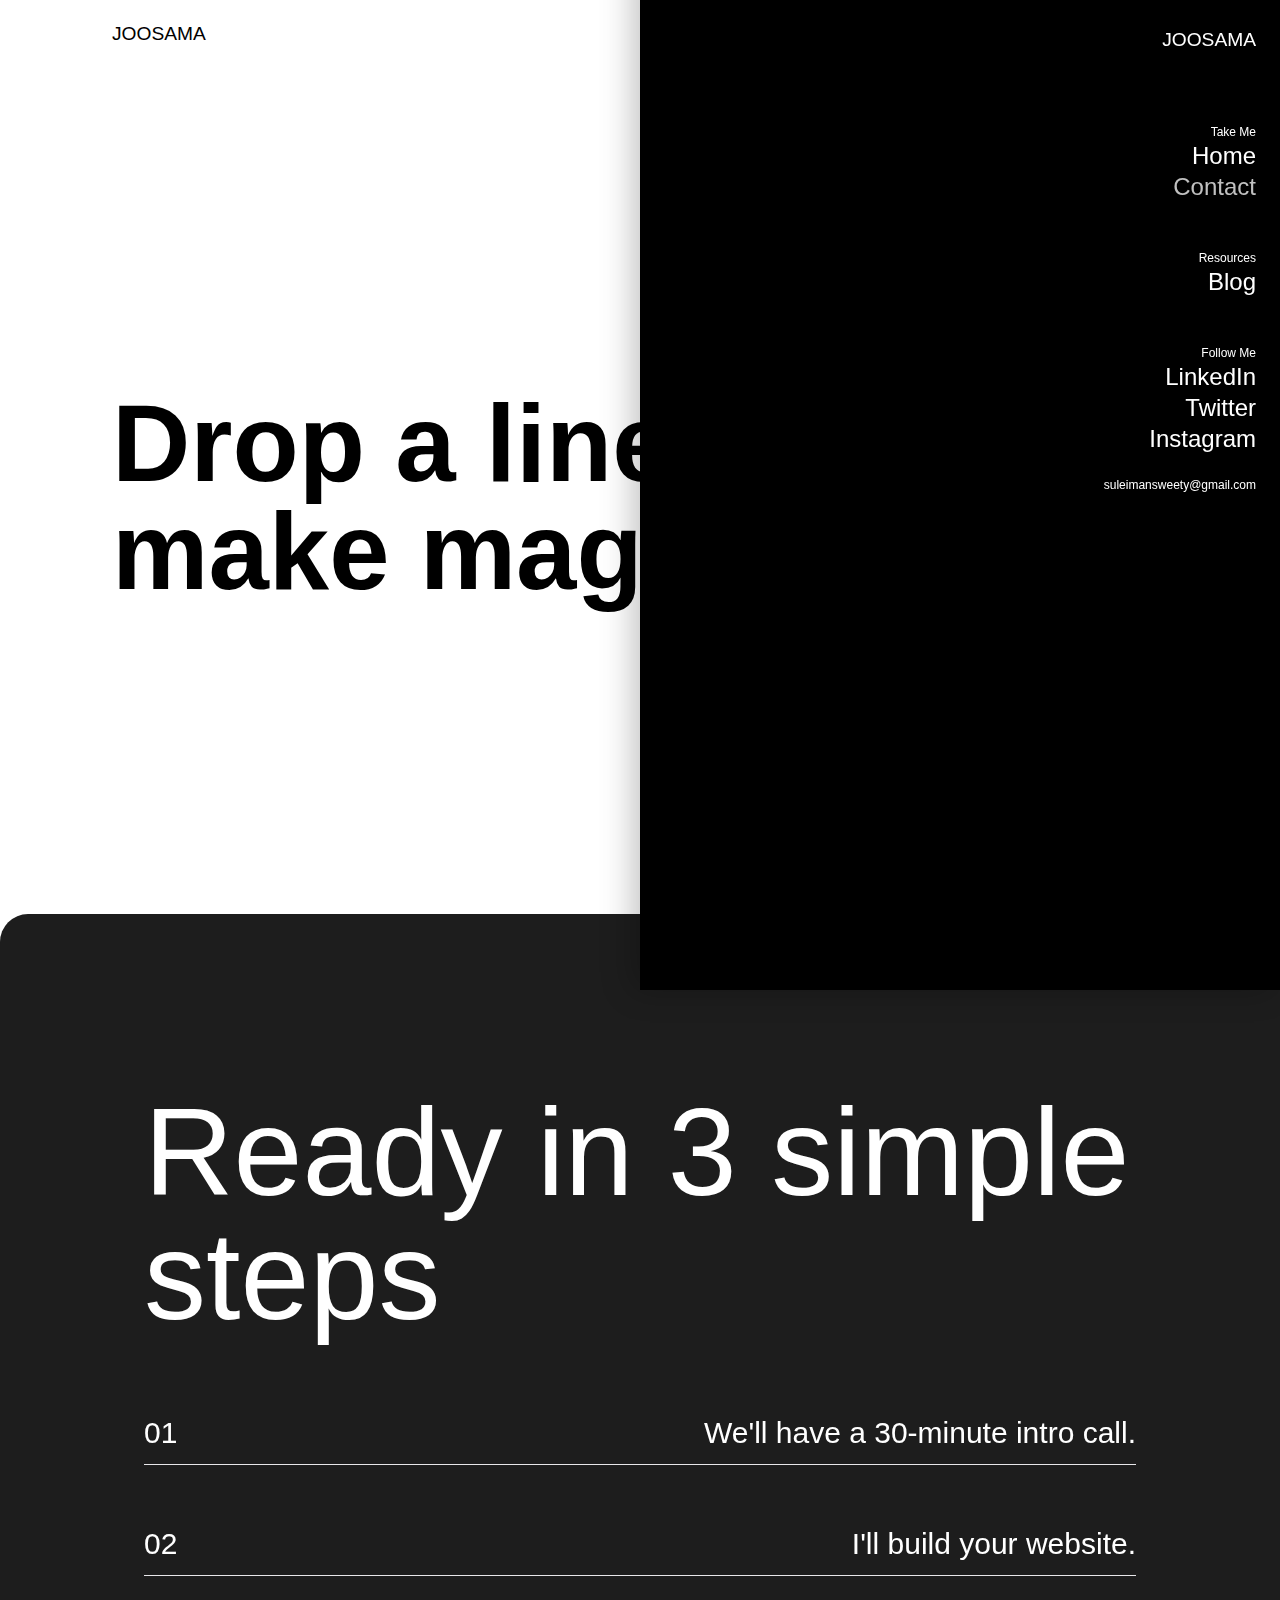
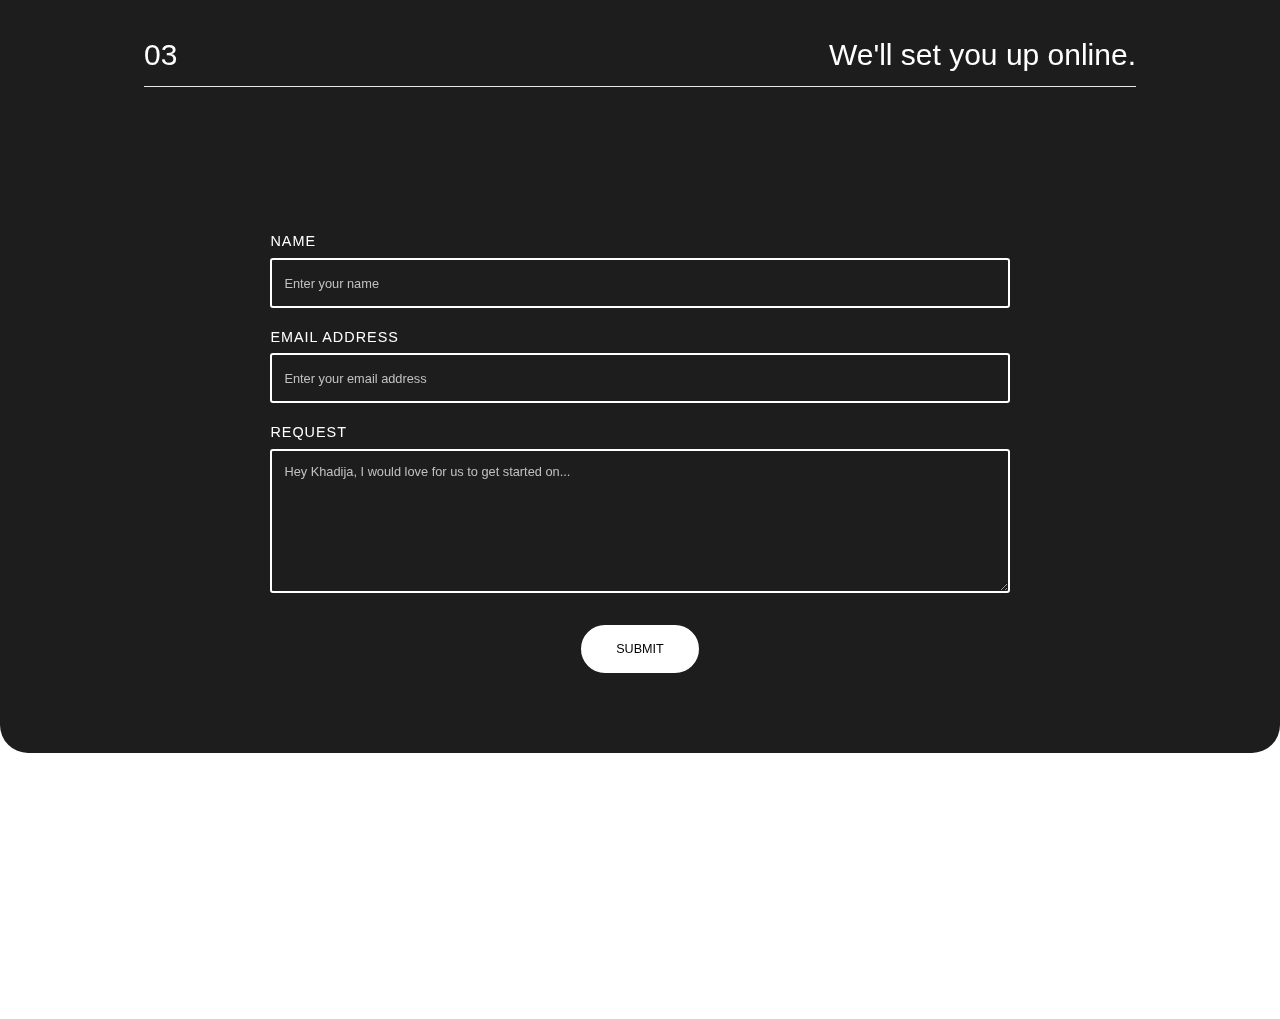
==== commit a38f7225: "commit" ====
--- a/contact.html
+++ b/contact.html
@@ -1,5 +1,5 @@
 <!DOCTYPE html>
-<!-- This site was created in Webflow. https://www.webflow.com --><!-- Last Published: Sun Dec 31 2023 13:28:17 GMT+0000 (Coordinated Universal Time) -->
+<!-- This site was created in Webflow. https://www.webflow.com --><!-- Last Published: Sun Dec 31 2023 21:49:43 GMT+0000 (Coordinated Universal Time) -->
 <html
   data-wf-domain="j00sama.webflow.io"
   data-wf-page="6586a3edf7582adfe59cf0db"
@@ -73,40 +73,124 @@
     <div class="page-wrapper">
       <main class="page-main">
         <div
-          data-collapse="medium"
-          data-animation="over-left"
+          data-collapse="all"
+          data-animation="default"
           data-duration="400"
-          data-w-id="4ba96809-4c40-b28c-7485-63211e5143d5"
           data-easing="ease"
           data-easing2="ease"
           role="banner"
-          class="nav w-nav"
+          class="navbar_component w-nav"
         >
-          <div class="naav-container">
-            <a href="/" class="my-logo w-inline-block"><div>JOOSAMA</div></a>
-            <nav role="navigation" class="nav-menu w-nav-menu">
-              <a href="/" class="nav-link w-nav-link">PORTFOLIO</a
-              ><a
-                href="./contact.html"
-                aria-current="page"
-                class="nav-link w-nav-link w--current"
-                >CONTACT</a
-              >
-            </nav>
-            <div class="menu-button w-nav-button">
-              <div class="div-block">
+          <div class="nav-container">
+            <a href="#" class="nav-link-block w-nav-brand"><div>JOOSAMA</div></a
+            ><a
+              data-w-id="4e7c398c-ebbc-1f5a-d9f8-f97114019bea"
+              href="#"
+              class="menu-button-2 w-inline-block"
+              ><img
+                src="https://assets-global.website-files.com/654d582cdd1c22473dd34db1/6591617a4d6df02a5fbeb865_burger-menu.png"
+                loading="lazy"
+                alt="menu icon"
+                class="menu-icon"
+            /></a>
+            <div class="side-menu-background"></div>
+            <div class="side-menu_component">
+              <div class="side-menu-wrapper">
+                <div class="side-menu-item-wrapper flex-h">
+                  <div
+                    data-w-id="4e7c398c-ebbc-1f5a-d9f8-f97114019bf0"
+                    class="close-button"
+                  ></div>
+                  <a href="/" class="link">JOOSAMA</a>
+                </div>
+                <div class="side-menu-item-wrapper flex-v">
+                  <div class="side-menu-text-wrap">
+                    <div
+                      class="text-size-tiny text-color-white text-style-allcaps text-style-muted"
+                    >
+                      Take Me
+                    </div>
+                  </div>
+                  <div class="side-menu-text-wrap">
+                    <a href="/" class="text-size-large">Home</a>
+                    <div class="underline-2"></div>
+                  </div>
+                  <div class="side-menu-text-wrap">
+                    <a
+                      href="./contact.html"
+                      aria-current="page"
+                      class="text-size-large w--current"
+                      >Contact</a
+                    >
+                    <div class="underline-2"></div>
+                  </div>
+                </div>
                 <div
-                  data-w-id="3eaddf63-f1bd-aa4f-0b25-0449ddb6c5ba"
-                  class="top-line"
-                ></div>
-                <div
-                  data-w-id="3d502214-11fb-0bae-371a-b16e196e350a"
-                  class="middle-line"
-                ></div>
-                <div
-                  data-w-id="ed096660-50c4-7ac2-e60e-e13a53a6af01"
-                  class="bottom-line"
-                ></div>
+                  id="w-node-_4e7c398c-ebbc-1f5a-d9f8-f97114019bff-14019be5"
+                  class="side-menu-item-wrapper flex-v"
+                >
+                  <div class="side-menu-text-wrap">
+                    <div
+                      class="text-size-tiny text-color-white text-style-allcaps text-style-muted"
+                    >
+                      Resources
+                    </div>
+                  </div>
+                  <div class="side-menu-text-wrap">
+                    <a
+                      href="https://www.tumblr.com/joomakesmagic"
+                      target="_blank"
+                      class="text-size-large text-color-white w-inline-block"
+                      >Blog</a
+                    >
+                    <div class="underline-2"></div>
+                  </div>
+                </div>
+                <div class="side-menu-item-wrapper flex-v">
+                  <div class="side-menu-text-wrap">
+                    <div
+                      class="text-size-tiny text-color-white text-style-allcaps text-style-muted"
+                    >
+                      Follow Me
+                    </div>
+                  </div>
+                  <div class="side-menu-text-wrap">
+                    <a
+                      href="https://www.linkedin.com/in/khadija-suleiman-514929208/"
+                      target="_blank"
+                      class="text-size-large text-color-white w-inline-block"
+                      >LinkedIn</a
+                    >
+                    <div class="underline-2"></div>
+                  </div>
+                  <div class="side-menu-text-wrap">
+                    <a
+                      href="https://twitter.com/Joo__sama"
+                      target="_blank"
+                      class="text-size-large"
+                      >Twitter</a
+                    >
+                    <div class="underline-2"></div>
+                  </div>
+                  <div class="side-menu-text-wrap">
+                    <a
+                      href="https://www.instagram.com/erokawaiijoosama/"
+                      target="_blank"
+                      class="text-size-large text-color-white w-inline-block"
+                      >Instagram</a
+                    >
+                    <div class="underline-2"></div>
+                  </div>
+                </div>
+                <div class="side-menu-item-wrapper footer">
+                  <div class="margin-vertical margin-tiny">
+                    <a
+                      href="mailto:suleimansweety@gmail.com?subject=You&#x27;ve%20got%20mail."
+                      class="text-size-tiny"
+                      >suleimansweety@gmail.com</a
+                    >
+                  </div>
+                </div>
               </div>
             </div>
           </div>
@@ -278,7 +362,7 @@
       crossorigin="anonymous"
     ></script>
     <script
-      src="https://assets-global.website-files.com/654d582cdd1c22473dd34db1/js/webflow.1d12c917d.js"
+      src="https://assets-global.website-files.com/654d582cdd1c22473dd34db1/js/webflow.7c43f3038.js"
       type="text/javascript"
     ></script>
     <script src="./contact.js"></script>
--- a/contact.css
+++ b/contact.css
@@ -2227,7 +2227,7 @@
 }
 
 a {
-  color: orange;
+  color: #fff;
   text-decoration: none;
 }
 
@@ -3280,6 +3280,237 @@
   margin-right: 15px;
 }
 
+.burger-button-wrapper {
+  cursor: pointer;
+  padding: 10px;
+}
+
+.burger-line-top,
+.burger-line-middle {
+  width: 30px;
+  height: 3px;
+  background-color: #fff;
+  margin-top: 5px;
+  margin-bottom: 5px;
+}
+
+.burger-line-bottom {
+  width: 30px;
+  height: 3px;
+  background-color: #fff;
+  margin-top: 5px;
+  margin-bottom: 5px;
+  margin-left: auto;
+}
+
+.side-menu-wrapper {
+  z-index: 99999999;
+  width: 50vw;
+  height: 100vh;
+  grid-column-gap: 16px;
+  grid-row-gap: 16px;
+  white-space: nowrap;
+  flex-direction: column;
+  grid-template-rows: auto auto auto auto;
+  grid-template-columns: 1fr;
+  grid-auto-columns: 1fr;
+  align-content: start;
+  justify-content: space-between;
+  align-items: start;
+  justify-items: end;
+  padding-left: 1.5rem;
+  padding-right: 1.5rem;
+  display: grid;
+  position: static;
+  overflow: hidden;
+}
+
+.menu-icon {
+  width: 2rem;
+}
+
+.margin-vertical {
+  margin-left: 0;
+  margin-right: 0;
+}
+
+.menu-button-2 {
+  flex: 0 auto;
+  padding: 0;
+}
+
+.close-button {
+  width: 2rem;
+  height: 2rem;
+  cursor: pointer;
+  background-image: url("https://assets-global.website-files.com/654d582cdd1c22473dd34db1/6591753897398053f950b389_cross-white.svg");
+  background-position: 50%;
+  background-repeat: no-repeat;
+  background-size: 1rem 1rem;
+  border: 1px #fff;
+  border-radius: 100vw;
+  padding: 0;
+  transition: border-color 0.35s;
+}
+
+.close-button:hover {
+  border-style: solid;
+  border-color: #fff;
+}
+
+.side-menu-background {
+  z-index: 9;
+  width: 50vw;
+  height: 130vh;
+  background-color: #000;
+  padding-top: 0;
+  position: fixed;
+  top: -20%;
+  bottom: auto;
+  left: auto;
+  right: 0;
+  overflow: hidden;
+  box-shadow: -8px 0 30px rgba(0, 0, 0, 0.23);
+}
+
+.text-size-tiny {
+  font-size: 0.75rem;
+}
+
+.text-size-tiny.text-color-white {
+  color: #fff;
+  transition: opacity 0.2s;
+}
+
+.text-size-tiny.text-color-white:hover {
+  opacity: 0.5;
+}
+
+.side-menu-item-wrapper.footer {
+  width: auto;
+  flex-direction: column;
+  justify-content: flex-start;
+  align-items: flex-end;
+  padding-top: 0;
+  padding-bottom: 0;
+  display: flex;
+}
+
+.side-menu-item-wrapper.flex-v {
+  width: 100%;
+  flex-direction: column;
+  align-items: flex-end;
+  padding-top: 1.5rem;
+  padding-bottom: 0;
+  display: flex;
+}
+
+.side-menu-item-wrapper.flex-h {
+  width: 100%;
+  flex-direction: row;
+  justify-content: space-between;
+  align-items: center;
+  padding-top: 1.5rem;
+  padding-bottom: 1.5rem;
+  display: flex;
+}
+
+.underline-2 {
+  width: 100%;
+  height: 2px;
+  background-color: #fff;
+  transform: translate(102%);
+}
+
+.navbar_component {
+  z-index: auto;
+  width: 100%;
+  background-color: rgba(221, 221, 221, 0);
+  justify-content: center;
+  align-items: center;
+  padding: 1.5rem 0;
+  display: flex;
+}
+
+.nav-link-block {
+  color: #000;
+  flex: 1;
+  font-size: 1.2rem;
+  font-weight: 500;
+}
+
+.side-menu_component {
+  z-index: 999;
+  width: 50vw;
+  height: 130vh;
+  white-space: normal;
+  object-fit: none;
+  flex-wrap: nowrap;
+  justify-content: flex-end;
+  align-self: auto;
+  align-items: stretch;
+  padding-top: 20rem;
+  display: flex;
+  position: fixed;
+  top: -20rem;
+  bottom: 0;
+  left: auto;
+  right: 0;
+  overflow: hidden;
+}
+
+.logo {
+  width: 11rem;
+}
+
+.logo.small {
+  width: 9rem;
+}
+
+.text-size-large {
+  color: #fff;
+  margin-bottom: 5px;
+  font-size: 1.5rem;
+}
+
+.text-size-large.w--current {
+  color: silver;
+}
+
+.text-size-large.text-color-white {
+  color: #fff;
+  margin-bottom: 5px;
+}
+
+.side-menu-text-wrap {
+  flex-direction: column;
+  justify-content: flex-end;
+  align-items: flex-end;
+  margin: 0.125rem 0;
+  display: flex;
+  overflow: hidden;
+}
+
+.link {
+  color: #fff;
+  font-size: 1.2rem;
+}
+
+.nav-container {
+  width: 100%;
+  max-width: 70rem;
+  justify-content: space-between;
+  padding-left: 2rem;
+  padding-right: 2rem;
+  display: flex;
+}
+
+.menu-work {
+  width: 100%;
+  justify-content: center;
+  display: flex;
+}
+
 @media screen and (max-width: 991px) {
   .nav-menu {
     width: 100%;
@@ -3501,9 +3732,46 @@
   .top-line,
   .middle-line,
   .bottom-line {
-    height: 2px;
+    width: 100%;
+    height: 1px;
     background-color: #000;
     padding: 0;
+  }
+
+  .burger-line-top,
+  .burger-line-middle,
+  .burger-line-bottom {
+    background-color: #000;
+  }
+
+  .side-menu-wrapper {
+    justify-items: end;
+  }
+
+  .margin-vertical {
+    margin-left: 0;
+    margin-right: 0;
+  }
+
+  .side-menu-background {
+    z-index: 9;
+  }
+
+  .side-menu-text-wrap {
+    margin-left: 0;
+    margin-right: 0;
+  }
+
+  .nav-container {
+    padding-left: 5%;
+    padding-right: 5%;
+  }
+
+  .menu-work {
+    width: 100%;
+    justify-content: center;
+    align-items: center;
+    display: flex;
   }
 }
 
@@ -3675,6 +3943,40 @@
   .div-block {
     width: 1.1rem;
     height: 0.8rem;
+  }
+
+  .side-menu-wrapper {
+    width: 100vw;
+    overflow: hidden;
+  }
+
+  .margin-vertical {
+    margin-left: 0;
+    margin-right: 0;
+  }
+
+  .side-menu-background {
+    z-index: 6;
+    width: 100vw;
+  }
+
+  .side-menu_component {
+    width: 100vw;
+    overflow: hidden;
+  }
+
+  .text-size-large {
+    font-size: 1.25rem;
+  }
+
+  .side-menu-text-wrap {
+    margin-left: 0;
+    margin-right: 0;
+  }
+
+  .nav-container {
+    padding-left: 1rem;
+    padding-right: 1rem;
   }
 }
 
@@ -3823,11 +4125,48 @@
     width: 1.1rem;
     height: 0.8rem;
   }
+
+  .side-menu-wrapper {
+    width: 100vw;
+  }
+
+  .margin-vertical {
+    margin-left: 0;
+    margin-right: 0;
+  }
+
+  .side-menu-background {
+    width: 100vw;
+  }
+
+  .navbar_component {
+    padding-left: 0;
+    padding-right: 0;
+  }
+
+  .side-menu_component {
+    width: 100vw;
+  }
+
+  .side-menu-text-wrap {
+    margin-left: 0;
+    margin-right: 0;
+  }
+
+  .nav-container {
+    padding-left: 1rem;
+    padding-right: 1rem;
+  }
 }
 
 #w-node-_60b8a65d-7588-978d-2552-d2c393fb84e0-3dd34db5,
 #w-node-_60b8a65d-7588-978d-2552-d2c393fb84f2-3dd34db5 {
   grid-area: span 1 / span 1 / span 1 / span 1;
+}
+
+#w-node-_4e7c398c-ebbc-1f5a-d9f8-f97114019bff-14019be5 {
+  align-self: start;
+  justify-self: end;
 }
 
 @font-face {
